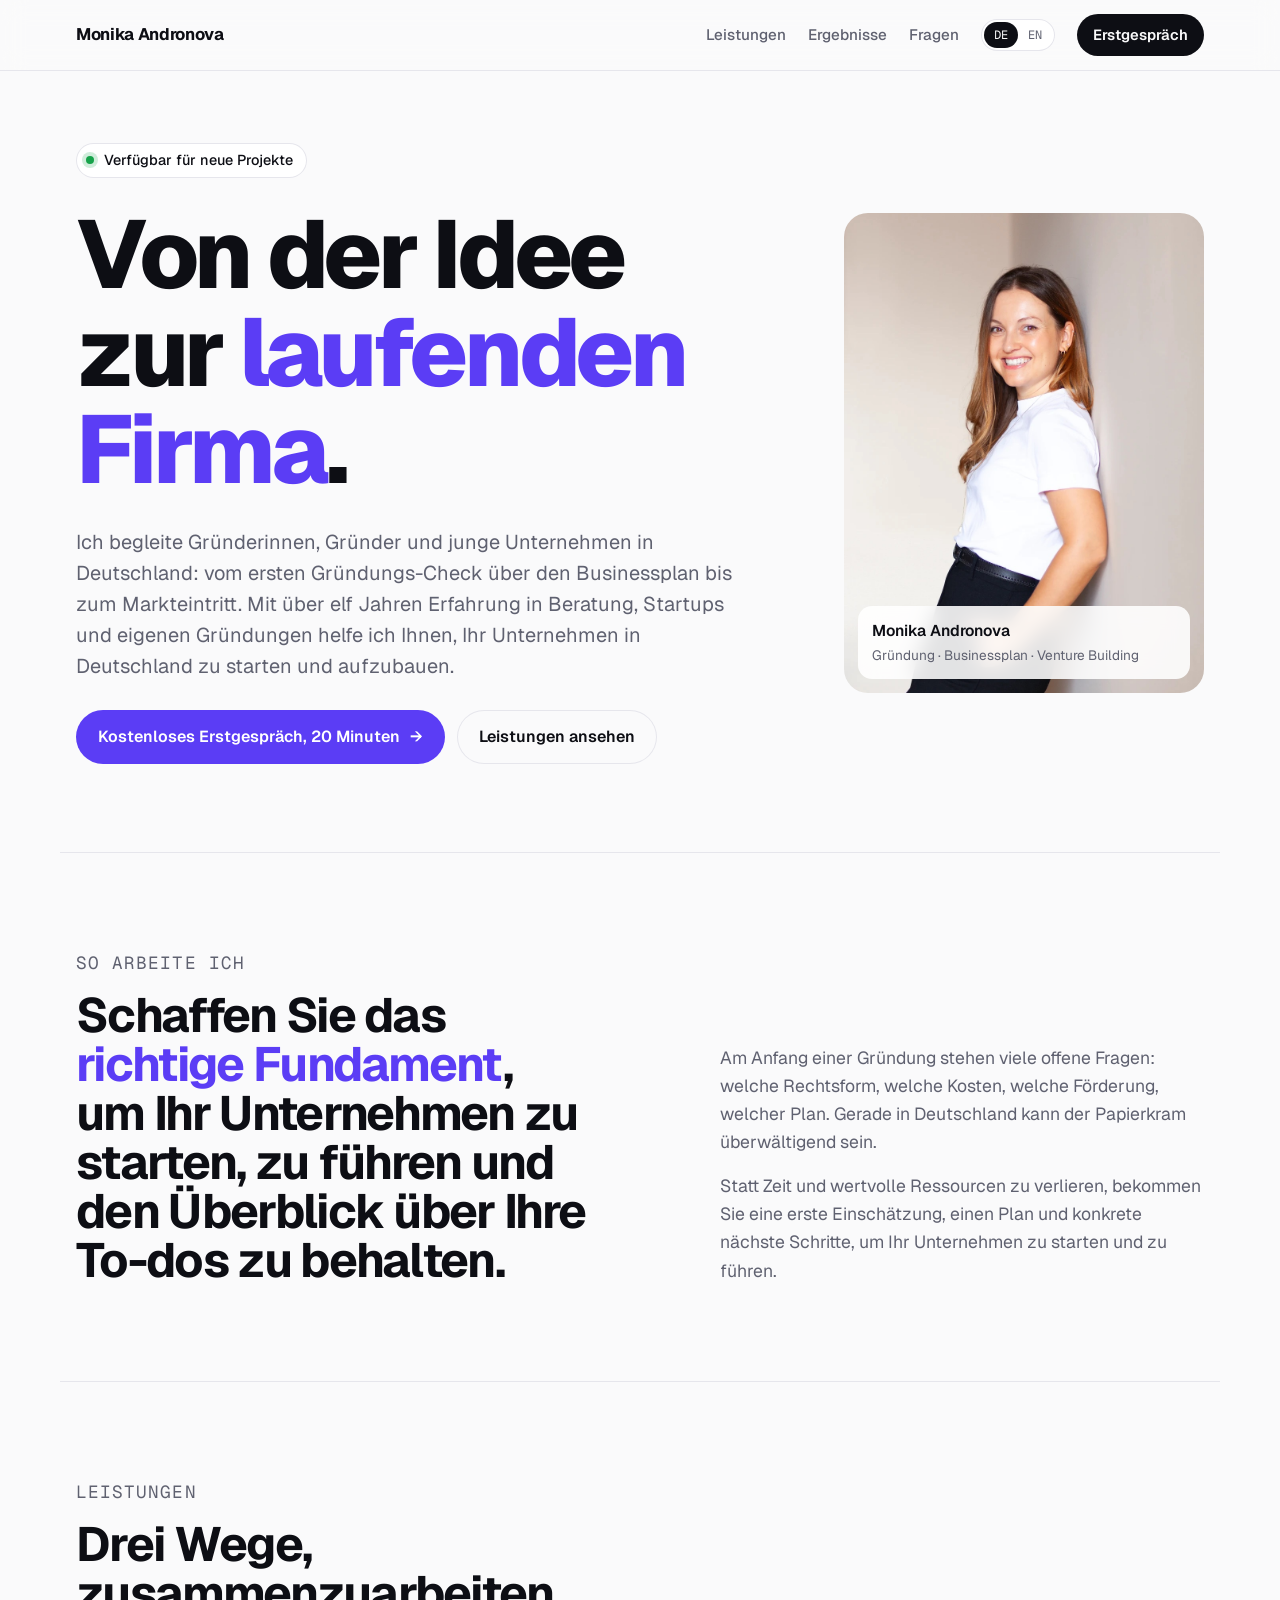
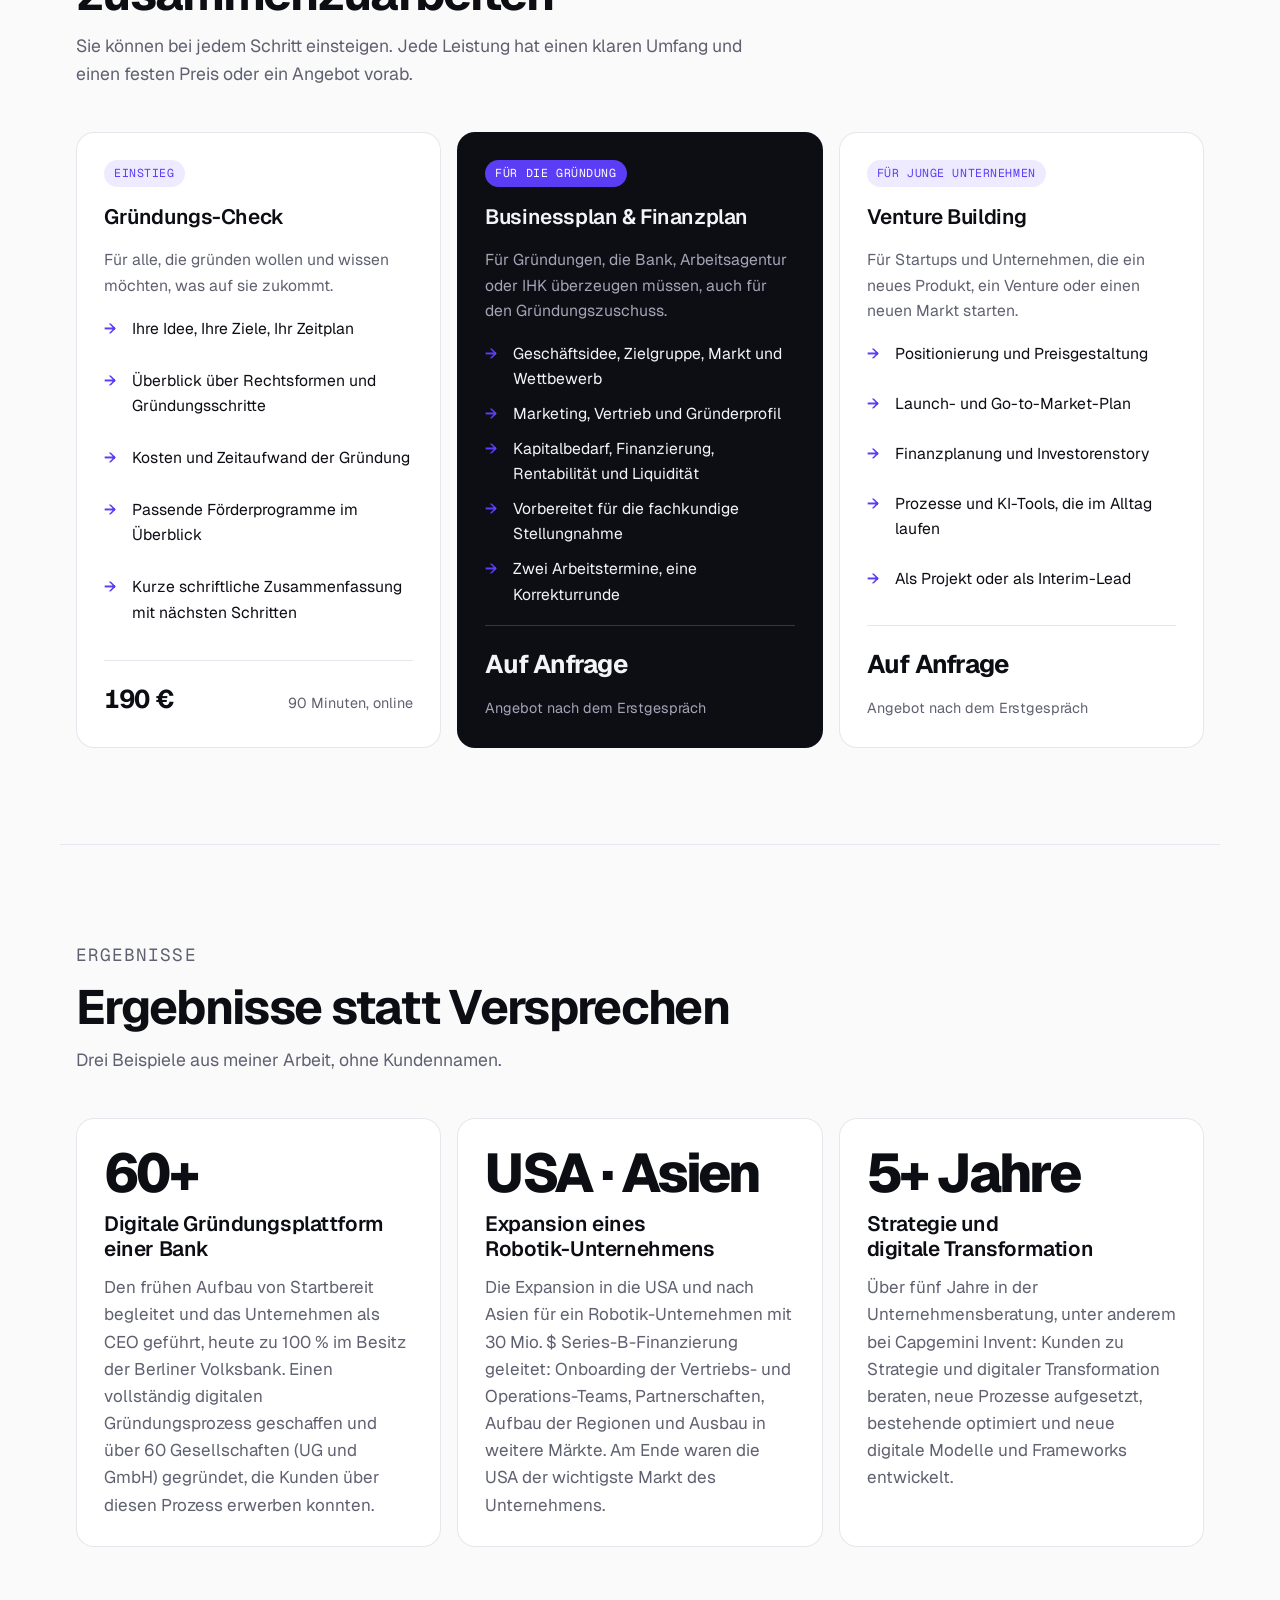
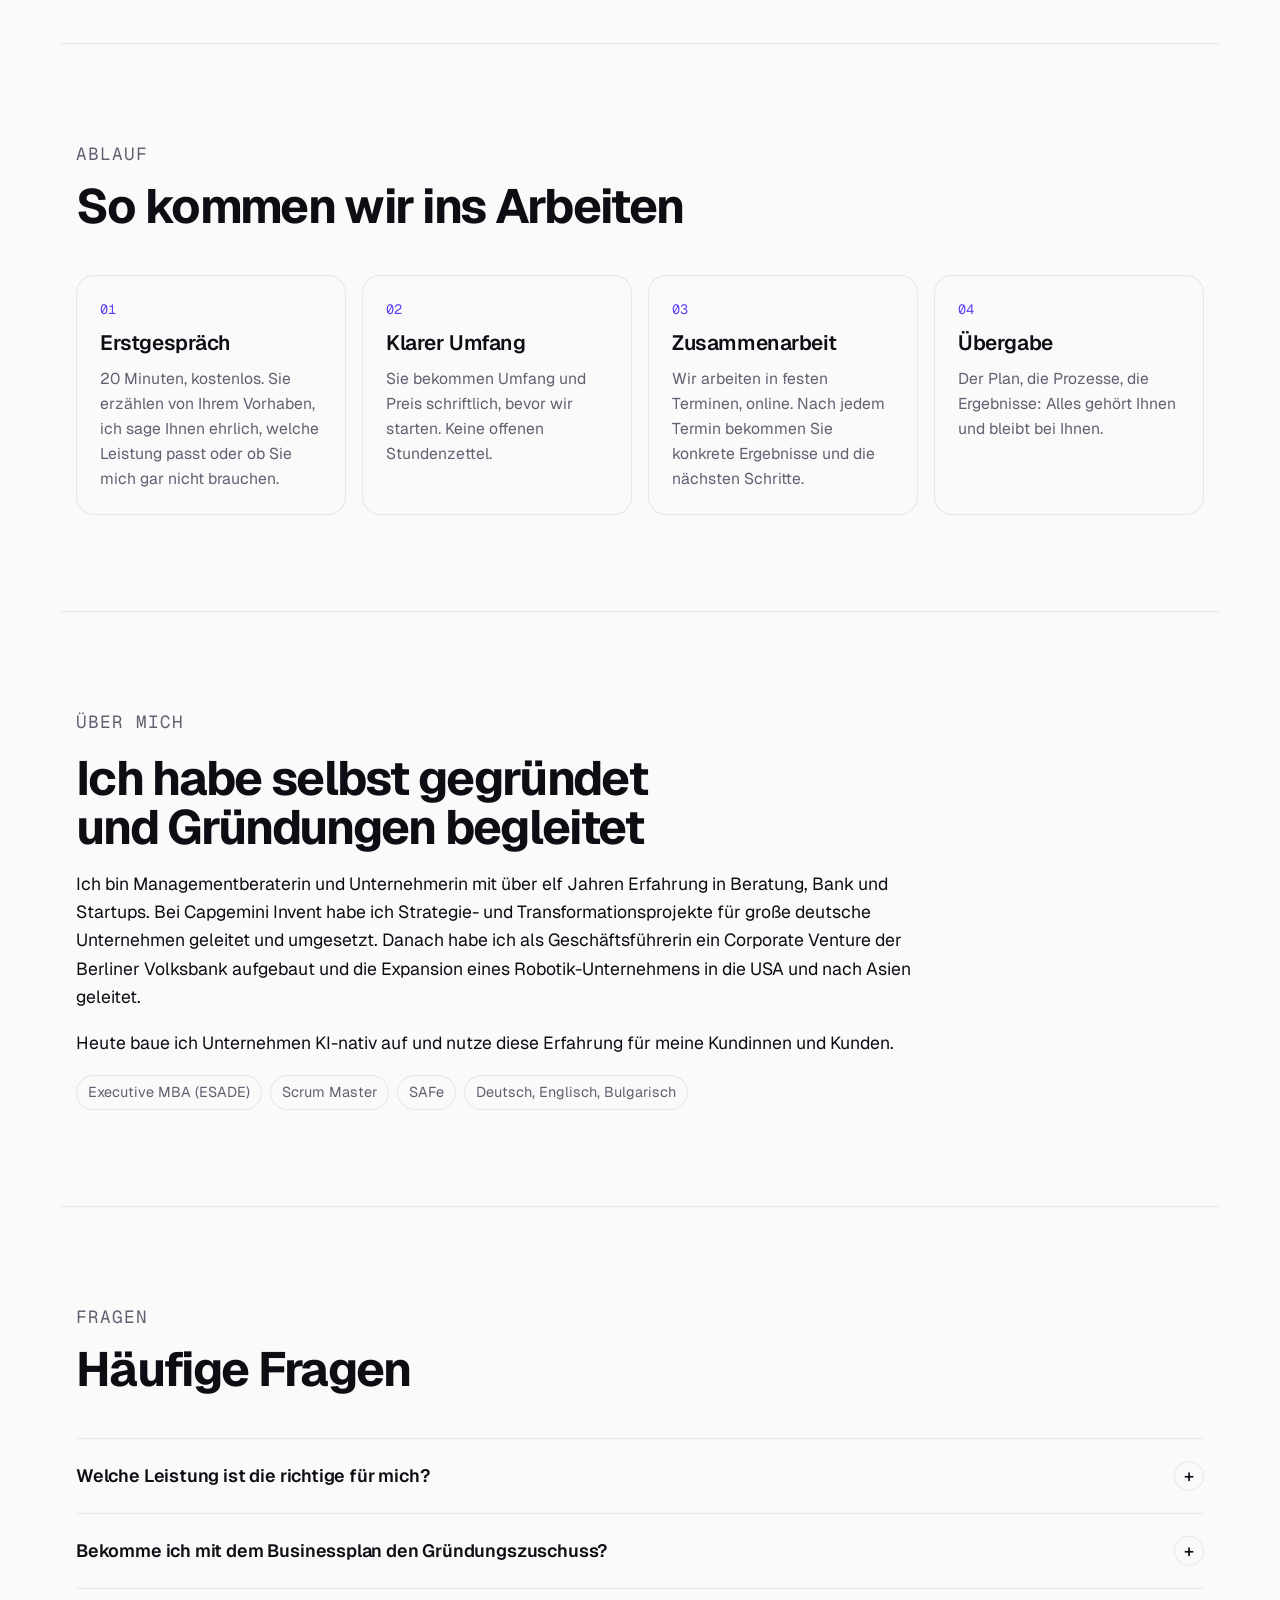
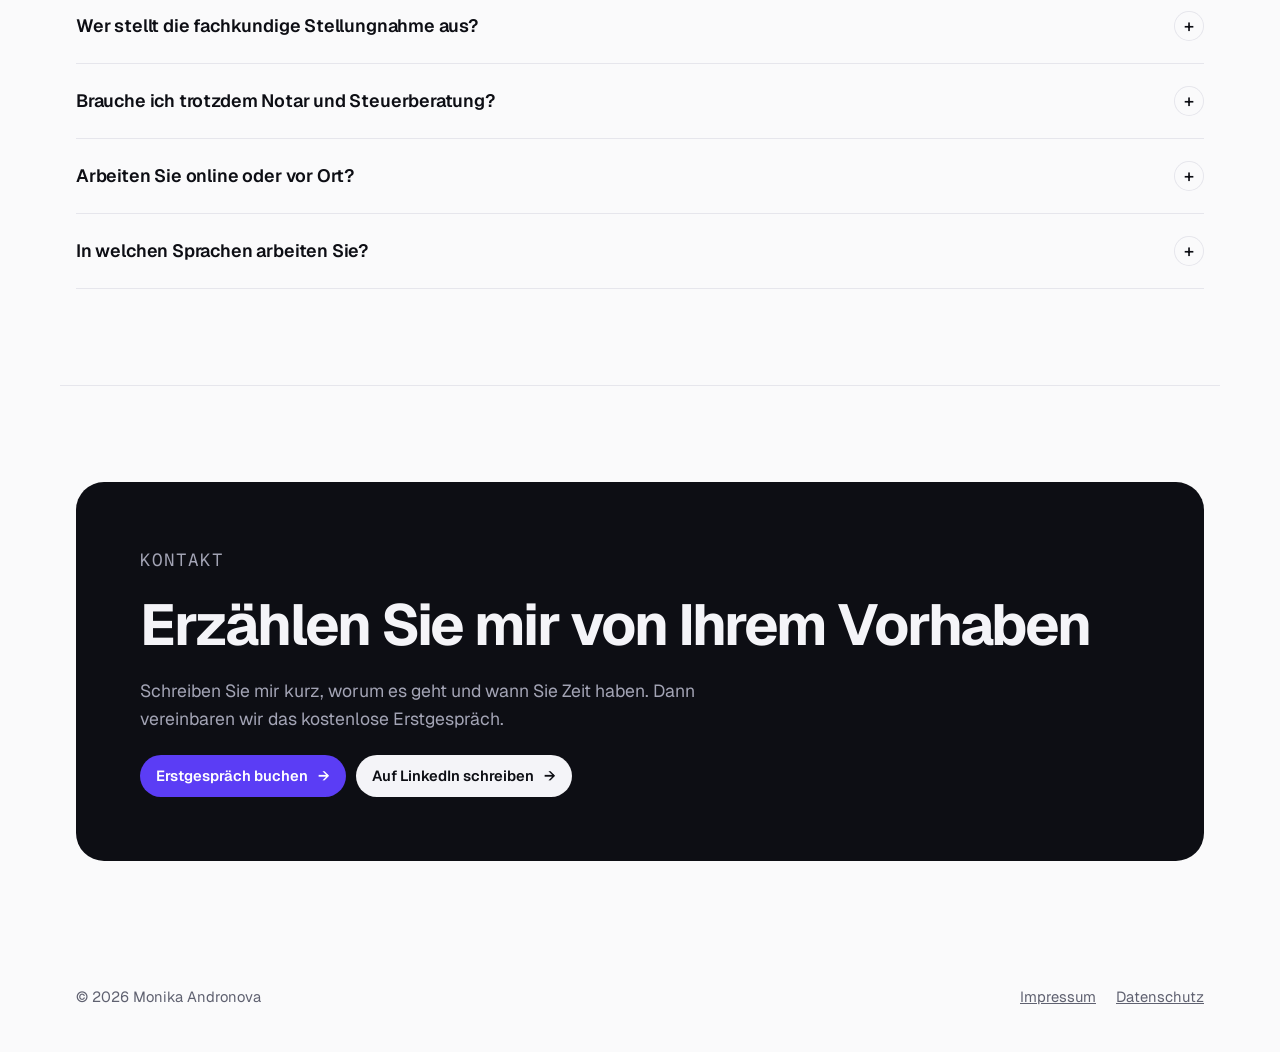
==== index.html @ 2675ce5e "feat(legal): Impressum and Datenschutz on their own pages; booking button in the contact card Shared" ====
<!doctype html><html><head><meta charset=utf8><meta name=viewport content="width=device-width,initial-scale=1,viewport-fit=cover"><style>:root{color-scheme:light;box-sizing:border-box;padding-top:env(safe-area-inset-top,0px);padding-bottom:env(safe-area-inset-bottom,0px)}html{scroll-padding-top:env(safe-area-inset-top,0px)}body{margin:0;padding:0;font:14px -apple-system,BlinkMacSystemFont,sans-serif;background:#fff;color:#000}img{max-width:100%}[hidden]:not([hidden=until-found i]){display:none!important}</style></head><body>
<title>Monika Andronova</title>
<meta name="claude:viewport-fit-sides" content="cover">
<link rel="preconnect" href="https://fonts.googleapis.com">
<link rel="preconnect" href="https://fonts.gstatic.com" crossorigin>
<link rel="stylesheet" href="https://fonts.googleapis.com/css2?family=Geist:wght@400;500;600;700;800&family=Geist+Mono:wght@500&display=swap">
<link rel="stylesheet" href="styles.css">

<header>
  <div class="inner">
    <div class="name">Monika Andronova</div>
    <nav>
      <a class="link" href="#leistungen" data-i18n="nav1">Leistungen</a>
      <a class="link" href="#ergebnisse" data-i18n="nav2">Ergebnisse</a>
      <a class="link" href="#faq" data-i18n="nav3">Fragen</a>
      <div class="lang" role="group" aria-label="Sprache / Language">
        <button type="button" id="lang-de" data-lang="de" aria-pressed="true">DE</button>
        <button type="button" id="lang-en" data-lang="en" aria-pressed="false">EN</button>
      </div>
      <a class="btn small" href="https://calendar.app.google/z6Ki92aGeUk1TYn67" target="_blank" rel="noopener" data-i18n="nav4">Erstgespräch</a>
    </nav>
  </div>
</header>

<section class="hero">
  <div class="inner">
    <div class="hero-text">
      <span class="status"><span class="dot"></span><span data-i18n="h_status">Verfügbar für neue Projekte</span></span>
      <h1 data-i18n="h_title">Von der Idee zur <span class="mark">laufenden Firma</span>.</h1>
      <p class="lead" data-i18n="h_lead">Ich begleite Gründerinnen, Gründer und junge Unternehmen in Deutschland: vom ersten Gründungs-Check über den Businessplan bis zum Markteintritt. Mit über elf Jahren Erfahrung in Beratung, Startups und eigenen Gründungen helfe ich Ihnen, Ihr Unternehmen in Deutschland zu starten und aufzubauen.</p>
      <div class="cta-row">
        <a class="btn accent" href="https://calendar.app.google/z6Ki92aGeUk1TYn67" target="_blank" rel="noopener"><span data-i18n="h_cta1">Kostenloses Erstgespräch, 20 Minuten</span><span class="arrow">→</span></a>
        <a class="btn ghost" href="#leistungen" data-i18n="h_cta2">Leistungen ansehen</a>
      </div>
    </div>
    <figure class="photo" style="margin:0">
      <img src="monika-portrait.jpg" alt="Monika Andronova">
      <figcaption><strong>Monika Andronova</strong><span data-i18n="h_caption">Gründung · Businessplan · Venture Building</span></figcaption>
    </figure>
  </div>
</section>

<section class="principle">
  <div class="inner">
    <div class="head">
      <p class="label" data-i18n="p_label">So arbeite ich</p>
      <h2 data-i18n="p_title">Schaffen Sie das <span class="mark">richtige Fundament</span>, um Ihr Unternehmen zu starten, zu führen und den Überblick über Ihre To-dos zu behalten.</h2>
    </div>
    <div class="copy">
      <p data-i18n="p1">Am Anfang einer Gründung stehen viele offene Fragen: welche Rechtsform, welche Kosten, welche Förderung, welcher Plan. Gerade in Deutschland kann der Papierkram überwältigend sein.</p>
      <p data-i18n="p2">Statt Zeit und wertvolle Ressourcen zu verlieren, bekommen Sie eine erste Einschätzung, einen Plan und konkrete nächste Schritte, um Ihr Unternehmen zu starten und zu führen.</p>
    </div>
  </div>
</section>

<section id="leistungen">
  <div class="inner">
    <div class="head">
      <p class="label" data-i18n="s_label">Leistungen</p>
      <h2 data-i18n="s_title">Drei Wege, zusammenzuarbeiten</h2>
      <p data-i18n="s_lead">Sie können bei jedem Schritt einsteigen. Jede Leistung hat einen klaren Umfang und einen festen Preis oder ein Angebot vorab.</p>
    </div>
    <div class="services">
      <article class="card">
        <span class="tag" data-i18n="c1_tag">Einstieg</span>
        <h3 data-i18n="c1_title">Gründungs-Check</h3>
        <p class="who" data-i18n="c1_who">Für alle, die gründen wollen und wissen möchten, was auf sie zukommt.</p>
        <ul>
          <li data-i18n="c1_1">Ihre Idee, Ihre Ziele, Ihr Zeitplan</li>
          <li data-i18n="c1_2">Überblick über Rechtsformen und Gründungsschritte</li>
          <li data-i18n="c1_3">Kosten und Zeitaufwand der Gründung</li>
          <li data-i18n="c1_4">Passende Förderprogramme im Überblick</li>
          <li data-i18n="c1_5">Kurze schriftliche Zusammenfassung mit nächsten Schritten</li>
        </ul>
        <div class="card-foot"><strong data-i18n="c1_price">190 €</strong><span data-i18n="c1_foot">90 Minuten, online</span></div>
      </article>
      <article class="card ink">
        <span class="tag" data-i18n="c2_tag">Für die Gründung</span>
        <h3 data-i18n="c2_title">Businessplan &amp; Finanzplan</h3>
        <p class="who" data-i18n="c2_who">Für Gründungen, die Bank, Arbeitsagentur oder IHK überzeugen müssen, auch für den Gründungszuschuss.</p>
        <ul>
          <li data-i18n="c2_1">Geschäftsidee, Zielgruppe, Markt und Wettbewerb</li>
          <li data-i18n="c2_2">Marketing, Vertrieb und Gründerprofil</li>
          <li data-i18n="c2_3">Kapitalbedarf, Finanzierung, Rentabilität und Liquidität</li>
          <li data-i18n="c2_4">Vorbereitet für die fachkundige Stellungnahme</li>
          <li data-i18n="c2_5">Zwei Arbeitstermine, eine Korrekturrunde</li>
        </ul>
        <div class="card-foot"><strong data-i18n="c2_price">Auf Anfrage</strong><span data-i18n="c2_foot">Angebot nach dem Erstgespräch</span></div>
      </article>
      <article class="card">
        <span class="tag" data-i18n="c3_tag">Für junge Unternehmen</span>
        <h3>Venture Building</h3>
        <p class="who" data-i18n="c3_who">Für Startups und Unternehmen, die ein neues Produkt, ein Venture oder einen neuen Markt starten.</p>
        <ul>
          <li data-i18n="c3_1">Positionierung und Preisgestaltung</li>
          <li data-i18n="c3_2">Launch- und Go-to-Market-Plan</li>
          <li data-i18n="c3_3">Finanzplanung und Investorenstory</li>
          <li data-i18n="c3_4">Prozesse und KI-Tools, die im Alltag laufen</li>
          <li data-i18n="c3_5">Als Projekt oder als Interim-Lead</li>
        </ul>
        <div class="card-foot"><strong data-i18n="c3_price">Auf Anfrage</strong><span data-i18n="c3_foot">Angebot nach dem Erstgespräch</span></div>
      </article>
    </div>
  </div>
</section>

<section id="ergebnisse">
  <div class="inner">
    <div class="head">
      <p class="label" data-i18n="r_label">Ergebnisse</p>
      <h2 data-i18n="r_title">Ergebnisse statt Versprechen</h2>
      <p data-i18n="r_lead">Drei Beispiele aus meiner Arbeit, ohne Kundennamen.</p>
    </div>
    <div class="cases">
      <div class="case">
        <strong>60+</strong>
        <h3 data-i18n="r1_t">Digitale Gründungsplattform einer Bank</h3>
        <p data-i18n="r1">Den frühen Aufbau von Startbereit begleitet und das Unternehmen als CEO geführt, heute zu 100 % im Besitz der Berliner Volksbank. Einen vollständig digitalen Gründungsprozess geschaffen und über 60 Gesellschaften (UG und GmbH) gegründet, die Kunden über diesen Prozess erwerben konnten.</p>
      </div>
      <div class="case">
        <strong data-i18n="r2_v">USA · Asien</strong>
        <h3 data-i18n="r2_t">Expansion eines Robotik-Unternehmens</h3>
        <p data-i18n="r2">Die Expansion in die USA und nach Asien für ein Robotik-Unternehmen mit 30 Mio. $ Series-B-Finanzierung geleitet: Onboarding der Vertriebs- und Operations-Teams, Partnerschaften, Aufbau der Regionen und Ausbau in weitere Märkte. Am Ende waren die USA der wichtigste Markt des Unternehmens.</p>
      </div>
      <div class="case">
        <strong data-i18n="r3_v">5+ Jahre</strong>
        <h3 data-i18n="r3_t">Strategie und digitale Transformation</h3>
        <p data-i18n="r3">Über fünf Jahre in der Unternehmensberatung, unter anderem bei Capgemini Invent: Kunden zu Strategie und digitaler Transformation beraten, neue Prozesse aufgesetzt, bestehende optimiert und neue digitale Modelle und Frameworks entwickelt.</p>
      </div>
    </div>
  </div>
</section>

<section>
  <div class="inner">
    <div class="head">
      <p class="label" data-i18n="a_label">Ablauf</p>
      <h2 data-i18n="a_title">So kommen wir ins Arbeiten</h2>
    </div>
    <div class="steps">
      <div class="step">
        <h3 data-i18n="a1_t">Erstgespräch</h3>
        <p data-i18n="a1">20 Minuten, kostenlos. Sie erzählen von Ihrem Vorhaben, ich sage Ihnen ehrlich, welche Leistung passt oder ob Sie mich gar nicht brauchen.</p>
      </div>
      <div class="step">
        <h3 data-i18n="a2_t">Klarer Umfang</h3>
        <p data-i18n="a2">Sie bekommen Umfang und Preis schriftlich, bevor wir starten. Keine offenen Stundenzettel.</p>
      </div>
      <div class="step">
        <h3 data-i18n="a3_t">Zusammenarbeit</h3>
        <p data-i18n="a3">Wir arbeiten in festen Terminen, online. Nach jedem Termin bekommen Sie konkrete Ergebnisse und die nächsten Schritte.</p>
      </div>
      <div class="step">
        <h3 data-i18n="a4_t">Übergabe</h3>
        <p data-i18n="a4">Der Plan, die Prozesse, die Ergebnisse: Alles gehört Ihnen und bleibt bei Ihnen.</p>
      </div>
    </div>
  </div>
</section>

<section class="about" id="ueber-mich">
  <div class="inner">
    <div class="about-text">
      <p class="label" data-i18n="m_label">Über mich</p>
      <h2 data-i18n="m_title">Ich habe selbst gegründet und Gründungen begleitet</h2>
      <p data-i18n="m1">Ich bin Managementberaterin und Unternehmerin mit über elf Jahren Erfahrung in Beratung, Bank und Startups. Bei Capgemini Invent habe ich Strategie- und Transformationsprojekte für große deutsche Unternehmen geleitet und umgesetzt. Danach habe ich als Geschäftsführerin ein Corporate Venture der Berliner Volksbank aufgebaut und die Expansion eines Robotik-Unternehmens in die USA und nach Asien geleitet.</p>
      <p data-i18n="m2">Heute baue ich Unternehmen KI-nativ auf und nutze diese Erfahrung für meine Kundinnen und Kunden.</p>
      <div class="creds">
        <span>Executive MBA (ESADE)</span><span>Scrum Master</span><span>SAFe</span><span data-i18n="m_lang">Deutsch, Englisch, Bulgarisch</span>
      </div>
    </div>
  </div>
</section>

<section id="faq">
  <div class="inner">
    <div class="head">
      <p class="label" data-i18n="f_label">Fragen</p>
      <h2 data-i18n="f_title">Häufige Fragen</h2>
    </div>
    <div class="faq">
      <details>
        <summary data-i18n="f1_q">Welche Leistung ist die richtige für mich?</summary>
        <p data-i18n="f1_a">Wenn Sie noch am Anfang stehen, ist der Gründungs-Check der beste Einstieg. Brauchen Sie einen Plan für Bank, Arbeitsagentur oder IHK, ist es der Businessplan. Hat Ihr Unternehmen schon begonnen und Sie wollen ein Produkt oder einen Markt starten, sprechen wir über Venture Building. Im kostenlosen Erstgespräch finden wir es gemeinsam heraus.</p>
      </details>
      <details>
        <summary data-i18n="f2_q">Bekomme ich mit dem Businessplan den Gründungszuschuss?</summary>
        <p data-i18n="f2_a">Darüber entscheidet die Arbeitsagentur, deshalb kann niemand eine Zusage geben. Ein vollständiger, gut begründeter Plan ist aber die Grundlage für den Antrag und für die fachkundige Stellungnahme.</p>
      </details>
      <details>
        <summary data-i18n="f3_q">Wer stellt die fachkundige Stellungnahme aus?</summary>
        <p data-i18n="f3_a">Eine fachkundige Stelle, zum Beispiel die IHK oder die Handwerkskammer. Ich bereite Sie und Ihren Plan darauf vor.</p>
      </details>
      <details>
        <summary data-i18n="f4_q">Brauche ich trotzdem Notar und Steuerberatung?</summary>
        <p data-i18n="f4_a">Ja, für die rechtlichen und steuerlichen Fragen. Eine GmbH oder UG wird beim Notar gegründet, und Steuerfragen gehören zur Steuerberatung. Ich erkläre Ihnen die Schritte und bereite alles vor, berate aber nicht rechtlich oder steuerlich.</p>
      </details>
      <details>
        <summary data-i18n="f5_q">Arbeiten Sie online oder vor Ort?</summary>
        <p data-i18n="f5_a">Die Termine finden online statt. Treffen vor Ort sind nach Absprache möglich.</p>
      </details>
      <details>
        <summary data-i18n="f6_q">In welchen Sprachen arbeiten Sie?</summary>
        <p data-i18n="f6_a">Auf Deutsch, Englisch und Bulgarisch. Den Businessplan erstelle ich auf Deutsch oder Englisch.</p>
      </details>
    </div>
  </div>
</section>

<section id="kontakt">
  <div class="inner">
    <div class="cta-card">
      <p class="label" data-i18n="k_label">Kontakt</p>
      <h2 data-i18n="k_title">Erzählen Sie mir von Ihrem Vorhaben</h2>
      <p data-i18n="k_lead">Schreiben Sie mir kurz, worum es geht und wann Sie Zeit haben. Dann vereinbaren wir das kostenlose Erstgespräch.</p>
      <div class="contact-box">
        <a class="btn accent small" href="https://calendar.app.google/z6Ki92aGeUk1TYn67" target="_blank" rel="noopener"><span data-i18n="k_book">Erstgespräch buchen</span><span class="arrow">→</span></a>
        <a class="btn small" href="https://www.linkedin.com/in/monika-andronova-ba39337a/" target="_blank" rel="noopener"><span data-i18n="k_li">Auf LinkedIn schreiben</span><span class="arrow">→</span></a>
      </div>
    </div>
  </div>
</section>

<footer>
  <div class="inner">
    <span>© 2026 Monika Andronova</span>
    <nav><a href="impressum.html" data-i18n="ft1">Impressum</a><a href="datenschutz.html" data-i18n="ft2">Datenschutz</a></nav>
  </div>
</footer>

<script>
var EN = {
  nav1: 'Services', nav2: 'Results', nav3: 'FAQ', nav4: 'Free intro call',
  h_status: 'Available for new projects',
  h_title: 'From idea to a <span class="mark">running company</span>.',
  h_lead: 'I support founders and young companies in Germany: from a first founding check and the business plan to market entry. With 11+ years in consulting, startups and building my own ventures, I’m here to help you start and build your venture in Germany.',
  h_cta1: 'Free intro call, 20 minutes', h_cta2: 'See services',
  h_caption: 'Founding · Business plan · Venture building',
  r1_v: '€800,000', c1_price: '€190', c2_price: 'On request',
  p_label: 'How I work', p_title: 'Create the <span class="mark">right foundation</span> to start and run your business, and stay on top of your to-dos.',
  p1: 'Starting a company raises many open questions: which legal form, which costs, which funding, which plan. Especially in Germany, the paperwork can be overwhelming.',
  p2: 'Instead of losing time and valuable resources, get a first assessment, a plan and actionable next steps to start and run your company.',
  s_label: 'Services', s_title: 'Three ways to work together',
  s_lead: 'You can start at any step. Every service has a clear scope and a fixed price, or a quote up front.',
  c1_tag: 'Starting point', c1_title: 'Founding check',
  c1_who: 'For anyone who wants to start a company and know what lies ahead.',
  c1_1: 'Your idea, your goals, your timeline', c1_2: 'Overview of legal forms and founding steps',
  c1_3: 'Costs and time needed to found', c1_4: 'Overview of suitable funding programmes',
  c1_5: 'Short written summary with next steps', c1_foot: '90 minutes, online',
  c2_tag: 'For founding', c2_title: 'Business plan &amp; financial plan',
  c2_who: 'For founders who need to convince a bank, the employment agency or the IHK, including for the start-up grant (Gründungszuschuss).',
  c2_1: 'Business idea, target customers, market and competition', c2_2: 'Marketing, sales and founder profile',
  c2_3: 'Capital needs, financing, profitability and liquidity', c2_4: 'Prepared for the expert viability statement (fachkundige Stellungnahme)',
  c2_5: 'Two working sessions, one round of corrections', c2_foot: 'Quote after the intro call',
  c3_tag: 'For young companies',
  c3_who: 'For startups and companies launching a new product, venture or market.',
  c3_1: 'Positioning and pricing', c3_2: 'Launch and go-to-market plan', c3_3: 'Financial planning and investor story',
  c3_4: 'Processes and AI tools that run day to day', c3_5: 'As a project or as interim lead',
  c3_price: 'On request', c3_foot: 'Quote after the intro call',
  r_label: 'Results', r_title: 'Results, not promises', r_lead: 'Three examples from my work, without client names.',
  r1_t: 'A bank’s digital formation platform',
  r1: 'Supported the early build of Startbereit and served as its CEO; the company is now 100% owned by Berliner Volksbank. Created a fully digital incorporation process and set up more than 60 companies (UG and GmbH) for clients to acquire through it.',
  r2_v: 'US · Asia', r2_t: 'Expansion of a robotics company',
  r2: 'Led the US and Asia expansion of a robotics company with a $30M Series B: onboarding the sales and operations teams, partnerships, regional set-up and expansion into further markets. By the end, the US had become the company’s most important market.',
  r3_v: '5+ years', r3_t: 'Strategy and digital transformation',
  r3: 'More than five years in management consulting, including at Capgemini Invent: advised clients on strategy and digital transformation, set up new processes, optimised existing ones, and developed new digital models and frameworks.',
  a_label: 'Process', a_title: 'How we get started',
  a1_t: 'Intro call', a1: '20 minutes, free. You tell me about your plans, and I tell you honestly which service fits, or whether you need me at all.',
  a2_t: 'Clear scope', a2: 'You get the scope and price in writing before we start. No open-ended timesheets.',
  a3_t: 'Working together', a3: 'We work in fixed sessions, online. After each session, you get deliverables and clear next steps.',
  a4_t: 'Handover', a4: 'The plan, the processes, the results: they’re all yours to keep.',
  m_label: 'About me', m_title: 'I’ve founded companies and supported founders',
  m1: 'I am a management consultant and entrepreneur with more than eleven years in consulting, banking and startups. At Capgemini Invent I led and delivered strategy and transformation projects for large German companies. After that, as managing director, I built a corporate venture of Berliner Volksbank and led the US and Asia expansion of a robotics company.',
  m2: 'Today I build companies AI-native and bring that experience to my clients.',
  m_lang: 'German, English, Bulgarian',
  f_label: 'FAQ', f_title: 'Frequently asked questions',
  f1_q: 'Which service is right for me?',
  f1_a: 'If you are just starting, the founding check is the best first step. If you need a plan for a bank, the employment agency or the IHK, it is the business plan. If your company is already running and you want to launch a product or market, we talk about venture building. We work it out together in the free intro call.',
  f2_q: 'Will the business plan get me the start-up grant (Gründungszuschuss)?',
  f2_a: 'The employment agency (Arbeitsagentur) decides, so nobody can guarantee it. A complete, well-reasoned plan is the basis for the application and for the expert viability statement.',
  f3_q: 'Who issues the expert viability statement?',
  f3_a: 'A qualified body, for example the IHK (chamber of commerce) or the chamber of crafts. I prepare you and your plan for it.',
  f4_q: 'Do I still need a notary and a tax adviser?',
  f4_a: 'Yes, for legal and tax questions. A GmbH or UG is founded at a notary, and tax questions belong with a tax adviser. I explain the steps and prepare everything, but I do not give legal or tax advice.',
  f5_q: 'Do you work online or in person?', f5_a: 'Sessions take place online. Meeting in person is possible by arrangement.',
  f6_q: 'Which languages do you work in?', f6_a: 'German, English and Bulgarian. I write the business plan in German or English.',
  k_label: 'Contact', k_title: 'Tell me about your plans',
  k_lead: 'Send me a short note on what it is about and when you have time. Then we schedule the free intro call.',
  k_book: 'Book a discovery call', k_li: 'Message me on LinkedIn',
  ft1: 'Legal notice', ft2: 'Privacy'
};
var nodes = document.querySelectorAll('[data-i18n]');
var DE = {};
nodes.forEach(function (el) { DE[el.getAttribute('data-i18n')] = el.innerHTML; });
var current = 'de';

function setLang(lang) {
  current = lang;
  var dict = lang === 'en' ? EN : DE;
  nodes.forEach(function (el) {
    var key = el.getAttribute('data-i18n');
    if (dict[key] !== undefined) el.innerHTML = dict[key];
  });
  document.documentElement.lang = lang;
  document.getElementById('lang-de').setAttribute('aria-pressed', String(lang === 'de'));
  document.getElementById('lang-en').setAttribute('aria-pressed', String(lang === 'en'));
  try { localStorage.setItem('ma-lang', lang); } catch (e) {}
}

document.querySelectorAll('.lang button').forEach(function (btn) {
  btn.addEventListener('click', function () { setLang(btn.getAttribute('data-lang')); });
});

try {
  if (localStorage.getItem('ma-lang') === 'en') setLang('en');
} catch (e) {}

</script>

</body></html>
---- styles.css ----
/* Layout: sticky glass header, oversized tight headline, bento service grid with one ink card, numbered process, FAQ, contained call-to-action card */
:root {
  --bg: #FAFAFB;
  --surface: #FFFFFF;
  --fg: #0D0E14;
  --muted: #5F6170;
  --line: #E6E6EC;
  --accent: #5B3DF5;
  --accent-soft: #EEEAFF;
  --on-accent: #FFFFFF;
  --ink: #0D0E14;
  --on-ink: #F4F4F8;
  --on-ink-muted: #A3A4B5;
  --ok: #16A34A;
  --sans: "Geist", "Inter", system-ui, sans-serif;
  --mono: "Geist Mono", ui-monospace, "SF Mono", Menlo, monospace;
  --step-0: 1.0625rem;
  --step-1: 1.25rem;
  --step-2: clamp(1.9rem, 4vw, 3rem);
  --step-3: clamp(2.8rem, 8vw, 6rem);
  --radius: 18px;
}
@media (prefers-color-scheme: dark) {
  :root:not([data-theme="light"]) {
    --bg: #0B0C11; --surface: #13141C; --fg: #F2F2F6; --muted: #9C9DAE; --line: #24253A;
    --accent: #9D8BFF; --accent-soft: #221D45; --on-accent: #0B0C11;
    --ink: #1B1C29; --on-ink: #F2F2F6; --on-ink-muted: #A3A4B5; --ok: #4ADE80;
    color-scheme: dark;
  }
}
:root[data-theme="dark"] {
  --bg: #0B0C11; --surface: #13141C; --fg: #F2F2F6; --muted: #9C9DAE; --line: #24253A;
  --accent: #9D8BFF; --accent-soft: #221D45; --on-accent: #0B0C11;
  --ink: #1B1C29; --on-ink: #F2F2F6; --on-ink-muted: #A3A4B5; --ok: #4ADE80;
  color-scheme: dark;
}
* { box-sizing: border-box; }
body { background: var(--bg); color: var(--fg); font-family: var(--sans); font-size: var(--step-0); line-height: 1.6; -webkit-font-smoothing: antialiased; }
.inner { max-width: 1160px; margin: 0 auto; padding-left: max(16px, env(safe-area-inset-left, 0px)); padding-right: max(16px, env(safe-area-inset-right, 0px)); }
h1, h2, h3 { margin: 0; line-height: 1.02; text-wrap: balance; font-weight: 700; }
h1 { font-size: var(--step-3); letter-spacing: -0.045em; font-weight: 800; }
h2 { font-size: var(--step-2); letter-spacing: -0.035em; }
h3 { font-size: 1.3rem; letter-spacing: -0.02em; line-height: 1.2; font-weight: 600; }
p { margin: 0; }
a { color: var(--accent); }
a:focus-visible, button:focus-visible, summary:focus-visible { outline: 2px solid var(--accent); outline-offset: 3px; border-radius: 8px; }
.label { font-family: var(--mono); font-size: 0.78rem; letter-spacing: 0.06em; text-transform: uppercase; color: var(--muted); }
.mark { color: var(--accent); }
.muted { color: var(--muted); }

.btn { display: inline-flex; align-items: center; gap: 10px; text-decoration: none; background: var(--fg); color: var(--bg);
  padding: 14px 22px; border-radius: 999px; border: 0; font: inherit; font-weight: 600; font-size: 1rem; cursor: pointer;
  transition: transform .2s ease, background-color .2s ease; }
.btn:hover { transform: translateY(-1px); }
.btn .arrow { transition: transform .2s ease; }
.btn:hover .arrow { transform: translateX(3px); }
.btn.accent { background: var(--accent); color: var(--on-accent); }
.btn.ghost { background: transparent; color: var(--fg); box-shadow: inset 0 0 0 1px var(--line); }
.btn.small { padding: 9px 16px; font-size: 0.92rem; }

body::before { content: ""; position: fixed; inset: 0 0 auto; height: env(safe-area-inset-top, 0px); z-index: 10; background: var(--bg); }
header { position: sticky; top: env(safe-area-inset-top, 0px); z-index: 5; background: color-mix(in srgb, var(--bg) 82%, transparent); backdrop-filter: blur(12px); -webkit-backdrop-filter: blur(12px); border-bottom: 1px solid var(--line); }
header .inner { display: flex; justify-content: space-between; align-items: center; gap: 16px; padding-block: 14px; }
.name { font-weight: 700; letter-spacing: -0.02em; font-size: 1.05rem; }
header nav { display: flex; gap: 22px; align-items: center; }
header nav a.link { color: var(--muted); text-decoration: none; font-weight: 500; font-size: 0.95rem; }
header nav a.link:hover { color: var(--fg); }
.lang { display: inline-flex; background: var(--surface); box-shadow: inset 0 0 0 1px var(--line); border-radius: 999px; padding: 3px; }
.lang button { font-family: var(--mono); font-size: 0.75rem; border: 0; background: transparent; color: var(--muted); padding: 5px 10px; border-radius: 999px; cursor: pointer; }
.lang button[aria-pressed="true"] { background: var(--fg); color: var(--bg); }

.hero .inner { display: grid; grid-template-columns: 1.7fr 1fr; gap: 56px; align-items: center; padding-block: 72px 88px; }
.hero-text { display: grid; gap: 28px; min-width: 0; }
.status { display: inline-flex; align-items: center; gap: 10px; justify-self: start; background: var(--surface); box-shadow: inset 0 0 0 1px var(--line); border-radius: 999px; padding: 6px 14px 6px 10px; font-size: 0.9rem; font-weight: 500; }
.dot { width: 8px; height: 8px; border-radius: 50%; background: var(--ok); box-shadow: 0 0 0 4px color-mix(in srgb, var(--ok) 20%, transparent); }
.lead { font-size: var(--step-1); color: var(--muted); max-width: 52ch; line-height: 1.55; }
.cta-row { display: flex; flex-wrap: wrap; gap: 12px; }
.photo { position: relative; justify-self: end; width: 100%; max-width: 360px; }
.photo img { width: 100%; aspect-ratio: 3 / 4; object-fit: cover; object-position: 50% 15%; border-radius: 24px; display: block; }
.photo figcaption { position: absolute; left: 14px; right: 14px; bottom: 14px; background: color-mix(in srgb, var(--surface) 88%, transparent); backdrop-filter: blur(10px); -webkit-backdrop-filter: blur(10px); border-radius: 14px; padding: 12px 14px; display: grid; gap: 2px; }
.photo figcaption strong { font-weight: 600; font-size: 0.98rem; }
.photo figcaption span { color: var(--muted); font-size: 0.85rem; }

section .inner { padding-block: 96px; }
section + section .inner { border-top: 1px solid var(--line); }
.head { display: grid; gap: 14px; margin-bottom: 44px; max-width: 64ch; }
.head p { color: var(--muted); font-size: 1.1rem; }

.principle .inner { display: grid; grid-template-columns: 1.2fr 1fr; gap: 64px; align-items: end; }
.principle .inner > * { min-width: 0; }
.principle .head { margin-bottom: 0; }
.principle .copy { display: grid; gap: 16px; color: var(--muted); font-size: 1.1rem; }

.services { display: grid; grid-template-columns: repeat(3, 1fr); gap: 16px; }
.card { background: var(--surface); box-shadow: inset 0 0 0 1px var(--line); border-radius: var(--radius); padding: 28px; display: grid; gap: 18px; grid-template-rows: auto auto auto 1fr auto; min-width: 0; transition: transform .25s ease, box-shadow .25s ease; }
.card:hover { transform: translateY(-3px); box-shadow: inset 0 0 0 1px var(--line), 0 18px 40px -24px color-mix(in srgb, var(--fg) 35%, transparent); }
.card.ink { background: var(--ink); color: var(--on-ink); box-shadow: none; }
.card.ink .who, .card.ink .card-foot span { color: var(--on-ink-muted); }
.card.ink .card-foot { border-color: color-mix(in srgb, var(--on-ink) 18%, transparent); }
.card .who { color: var(--muted); font-size: 0.98rem; }
.card ul { list-style: none; margin: 0; padding: 0; display: grid; gap: 10px; }
.card li { display: grid; grid-template-columns: 18px 1fr; gap: 10px; font-size: 0.98rem; }
.card li::before { content: "→"; color: var(--accent); font-weight: 600; }
.tag { justify-self: start; font-family: var(--mono); font-size: 0.72rem; letter-spacing: 0.05em; text-transform: uppercase; background: var(--accent-soft); color: var(--accent); padding: 4px 10px; border-radius: 999px; }
.card.ink .tag { background: var(--accent); color: var(--on-accent); }
.card-foot { border-top: 1px solid var(--line); padding-top: 18px; display: flex; justify-content: space-between; align-items: baseline; gap: 12px; flex-wrap: wrap; }
.card-foot strong { font-size: 1.6rem; font-weight: 700; letter-spacing: -0.03em; font-variant-numeric: tabular-nums; }
.card-foot span { color: var(--muted); font-size: 0.9rem; }

.cases { display: grid; grid-template-columns: repeat(3, 1fr); gap: 16px; }
.case { border-radius: var(--radius); padding: 28px; display: grid; gap: 12px; align-content: start; min-width: 0; background: var(--surface); box-shadow: inset 0 0 0 1px var(--line); }
.case strong { font-size: clamp(2.4rem, 5vw, 3.4rem); font-weight: 800; letter-spacing: -0.05em; line-height: 1; font-variant-numeric: tabular-nums; }
.case p { color: var(--muted); }

.steps { display: grid; grid-template-columns: repeat(4, 1fr); gap: 16px; counter-reset: step; }
.step { display: grid; gap: 10px; align-content: start; min-width: 0; padding: 24px; border-radius: var(--radius); box-shadow: inset 0 0 0 1px var(--line); }
.step::before { counter-increment: step; content: "0" counter(step); font-family: var(--mono); font-size: 0.85rem; color: var(--accent); }
.step p { color: var(--muted); font-size: 0.98rem; }

.about .inner { display: grid; grid-template-columns: minmax(0, 76ch); }
.about-text { display: grid; gap: 18px; }
.about-text p { font-size: 1.1rem; }
.legal .about-text p:not(.label) { font-size: 1rem; color: var(--muted); }
.legal h3 { font-size: 1.1rem; margin-top: 10px; }
.creds { display: flex; flex-wrap: wrap; gap: 8px; }
.creds span { font-size: 0.9rem; padding: 6px 12px; border-radius: 999px; box-shadow: inset 0 0 0 1px var(--line); color: var(--muted); }

.faq { display: grid; border-top: 1px solid var(--line); }
details { border-bottom: 1px solid var(--line); }
summary { cursor: pointer; list-style: none; padding: 22px 0; display: flex; justify-content: space-between; align-items: center; gap: 16px; font-weight: 600; font-size: 1.12rem; letter-spacing: -0.01em; }
summary::-webkit-details-marker { display: none; }
summary::after { content: "+"; flex: none; width: 30px; height: 30px; border-radius: 50%; display: grid; place-items: center; box-shadow: inset 0 0 0 1px var(--line); color: var(--fg); font-weight: 500; transition: transform .2s ease; }
details[open] summary::after { transform: rotate(45deg); }
details p { padding-bottom: 22px; color: var(--muted); max-width: 70ch; }

.cta-card { background: var(--ink); color: var(--on-ink); border-radius: 28px; padding: clamp(28px, 6vw, 64px); display: grid; gap: 22px; justify-items: start; }
.cta-card .label, .cta-card p { color: var(--on-ink-muted); }
.cta-card p { max-width: 52ch; font-size: 1.1rem; }
.cta-card h2 { font-size: clamp(2.2rem, 5vw, 3.6rem); }
.contact-box { display: flex; flex-wrap: wrap; gap: 10px; align-items: center; }
.cta-card .btn { background: var(--on-ink); color: var(--ink); }
.cta-card .btn.accent { background: var(--accent); color: var(--on-accent); }
.cta-card .btn.ghost { background: transparent; color: var(--on-ink); box-shadow: inset 0 0 0 1px color-mix(in srgb, var(--on-ink) 30%, transparent); }

footer .inner { padding-block: 28px 44px; display: flex; flex-wrap: wrap; gap: 20px; justify-content: space-between; color: var(--muted); font-size: 0.92rem; }
footer nav { display: flex; gap: 20px; }
footer a { color: var(--muted); }

@media (prefers-reduced-motion: no-preference) {
  html { scroll-behavior: smooth; }
  .hero-text > *, .photo { animation: rise .6s cubic-bezier(.2,.7,.2,1) both; }
  .hero-text > :nth-child(2) { animation-delay: .06s; }
  .hero-text > :nth-child(3) { animation-delay: .12s; }
  .hero-text > :nth-child(4) { animation-delay: .18s; }
  .photo { animation-delay: .1s; }
  @keyframes rise { from { transform: translateY(10px); } to { transform: none; } }
}
@media (max-width: 1000px) { .steps { grid-template-columns: repeat(2, 1fr); } }
@media (max-width: 860px) {
  .hero .inner, .principle .inner { grid-template-columns: 1fr; gap: 32px; }
  .hero .inner { padding-block: 40px 56px; }
  .photo { justify-self: start; max-width: 260px; order: -1; }
  .services, .cases, .steps { grid-template-columns: 1fr; }
  header nav a.link { display: none; }
  section .inner { padding-block: 64px; }
}
a.name { color: var(--fg); text-decoration: none; }
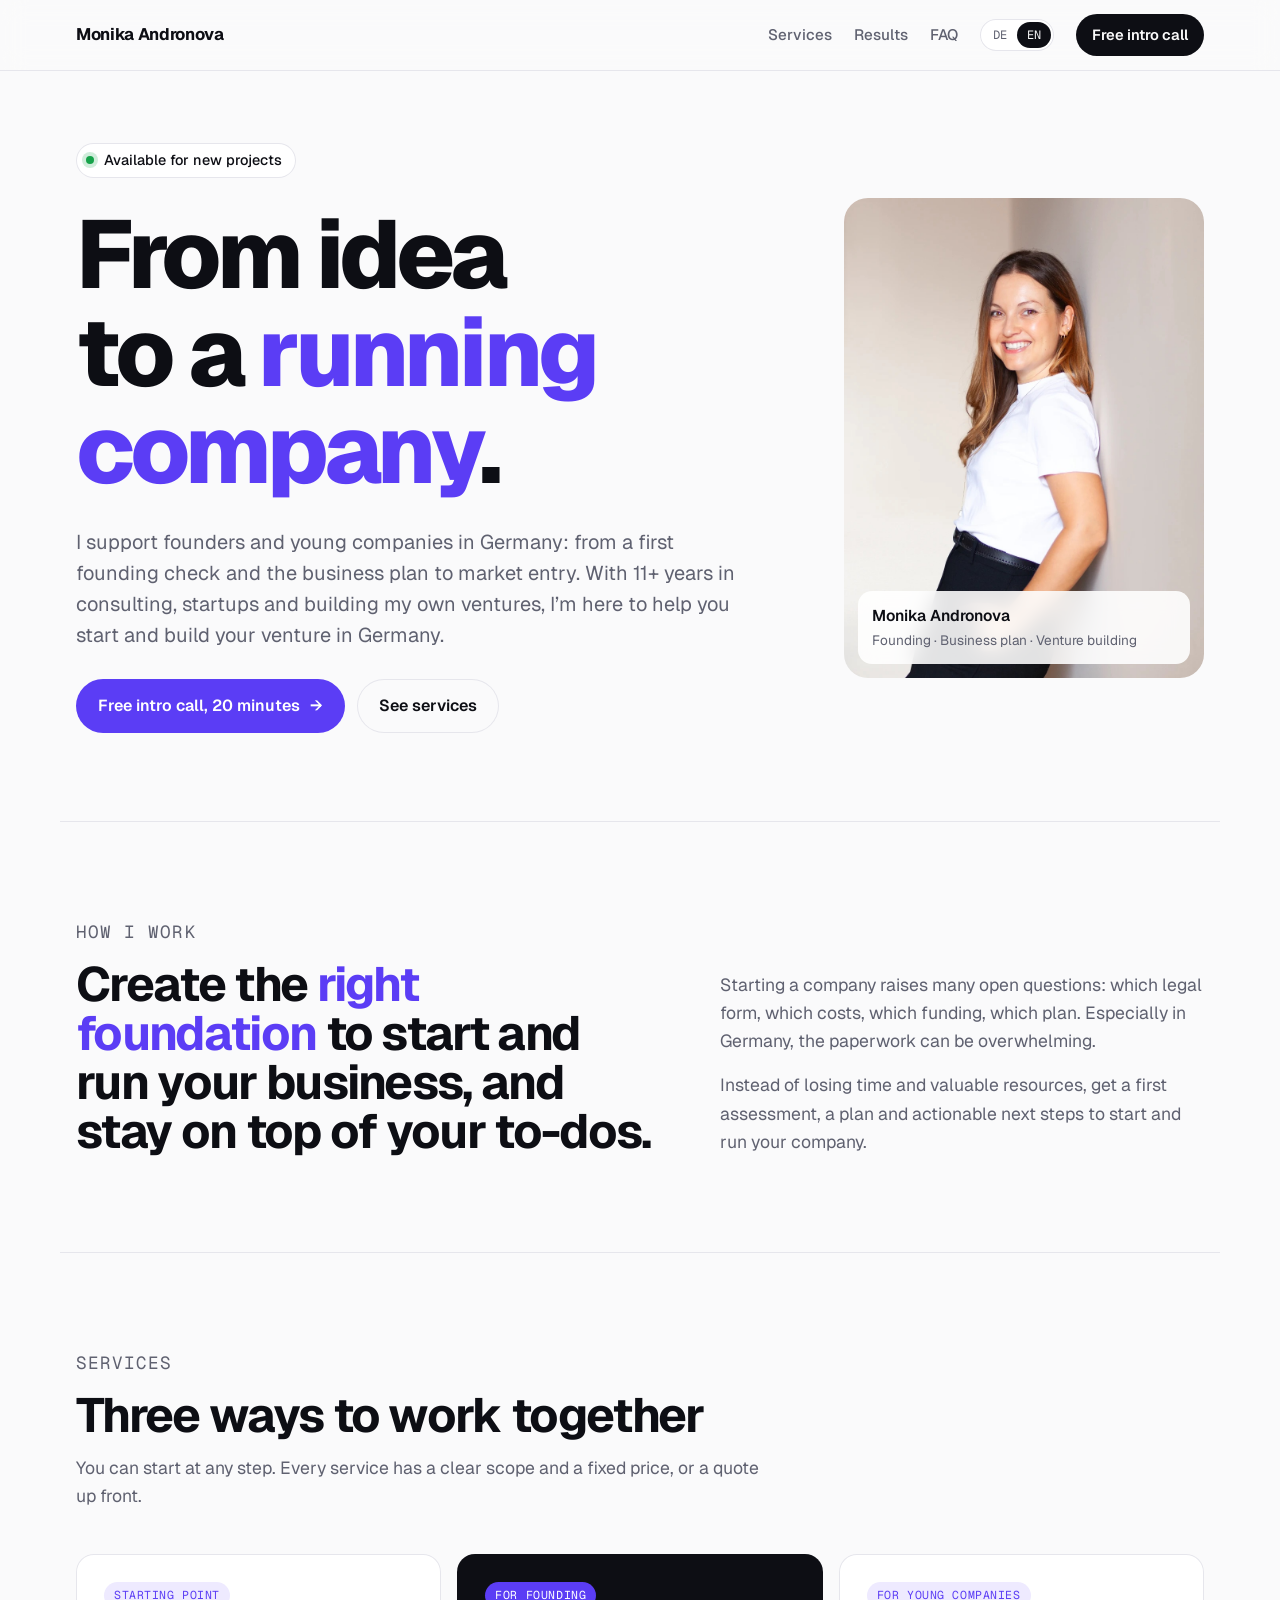
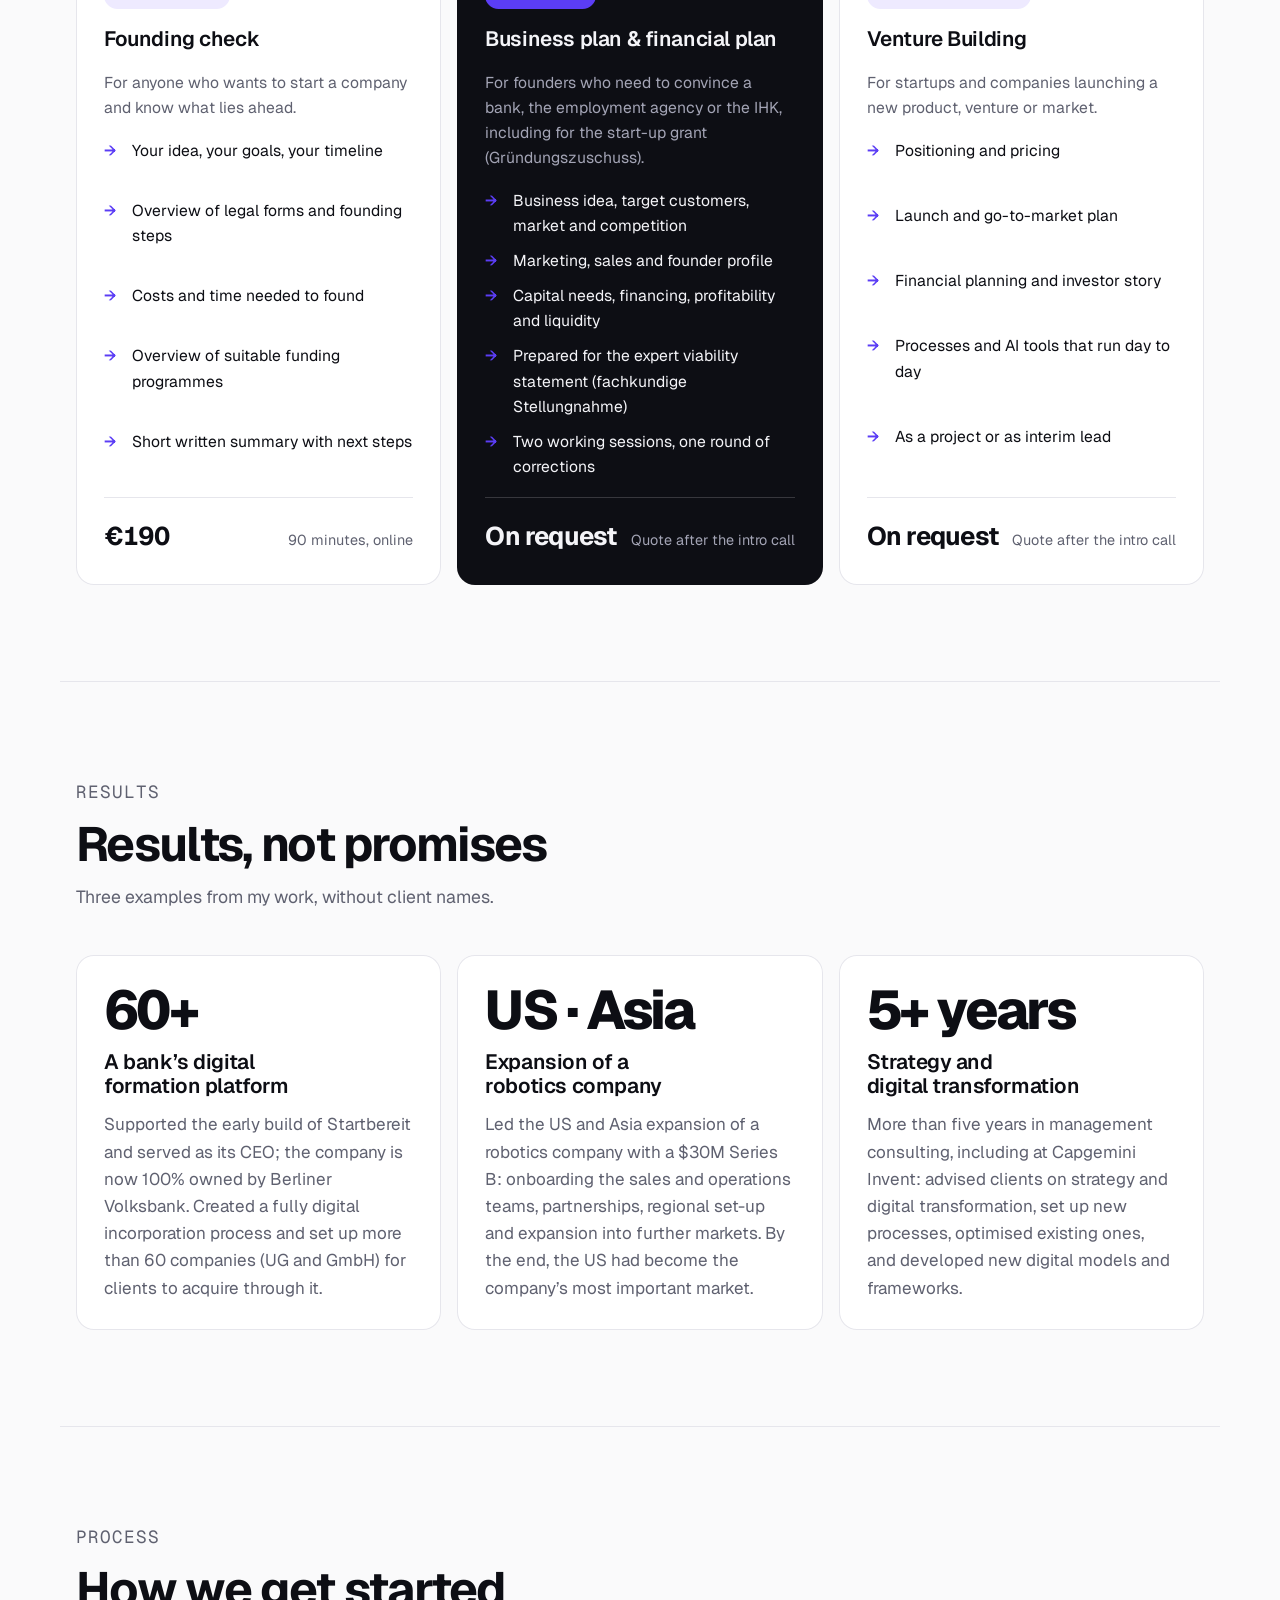
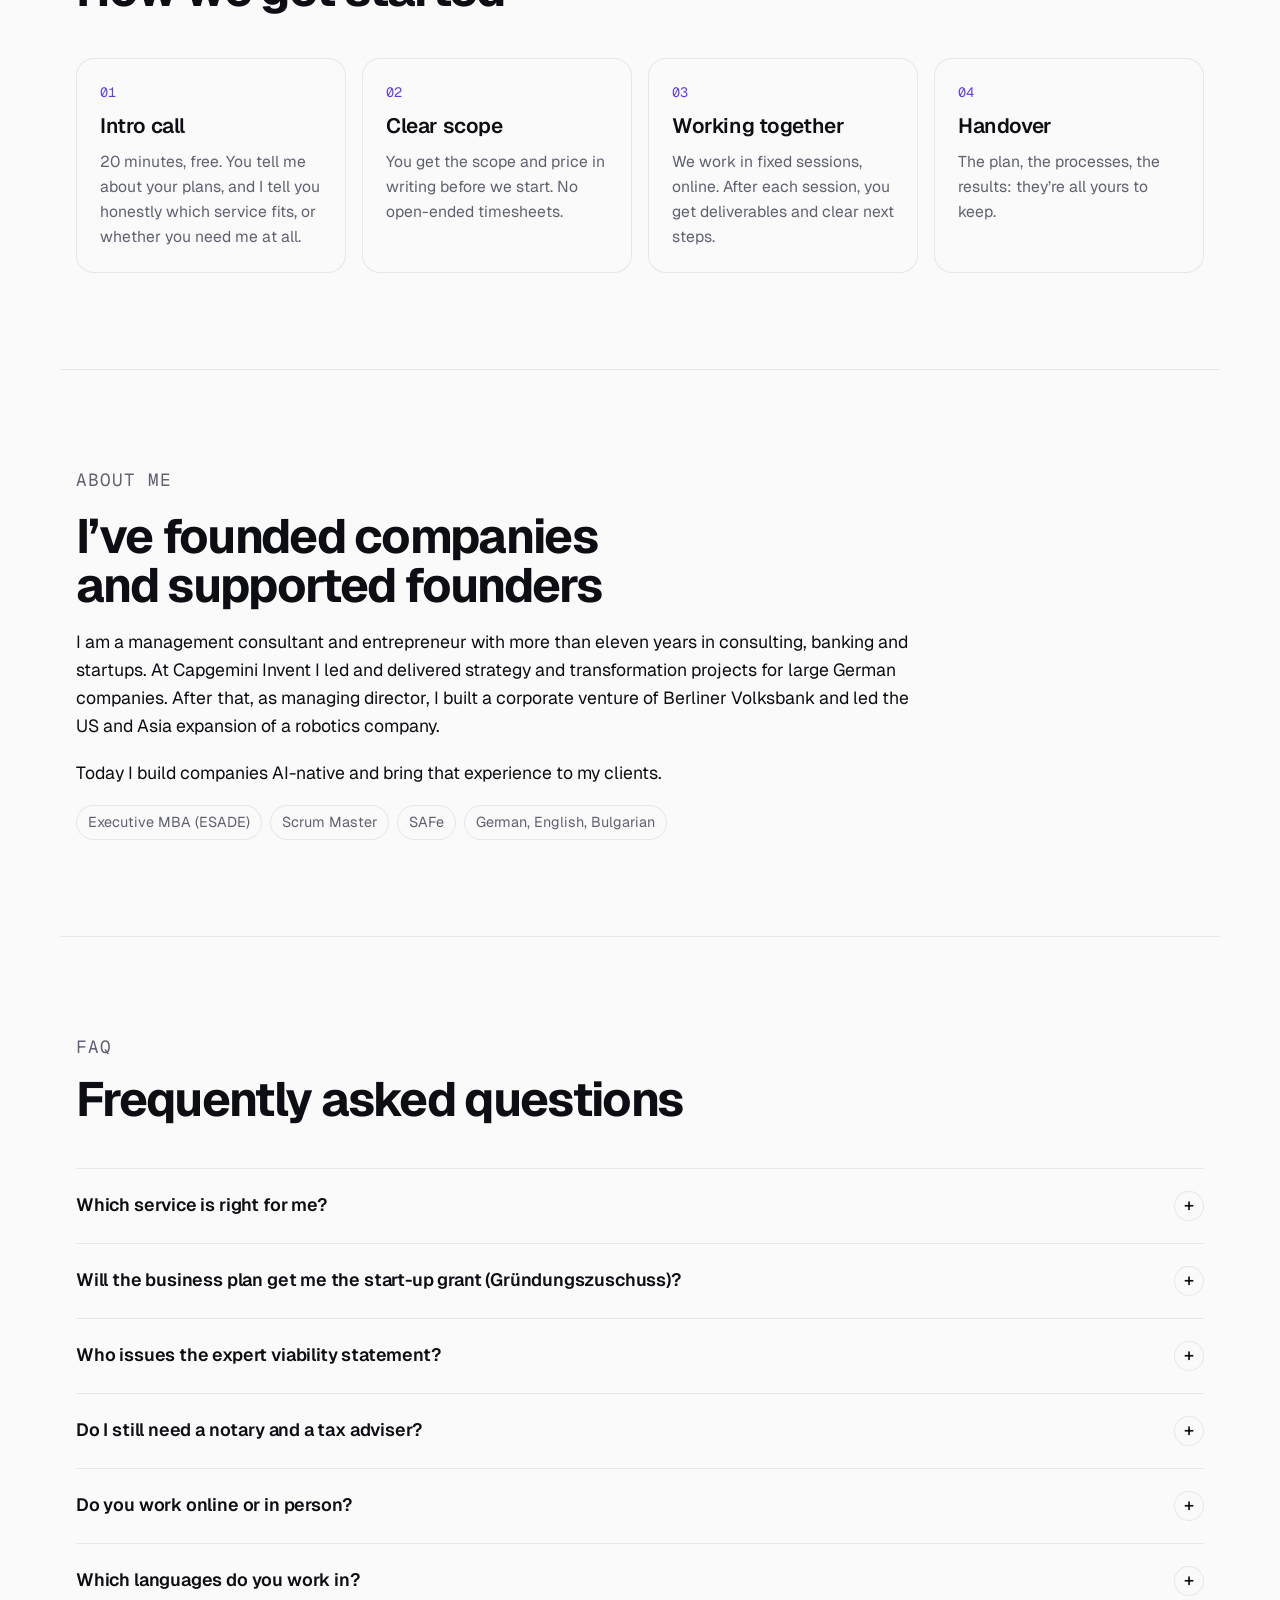
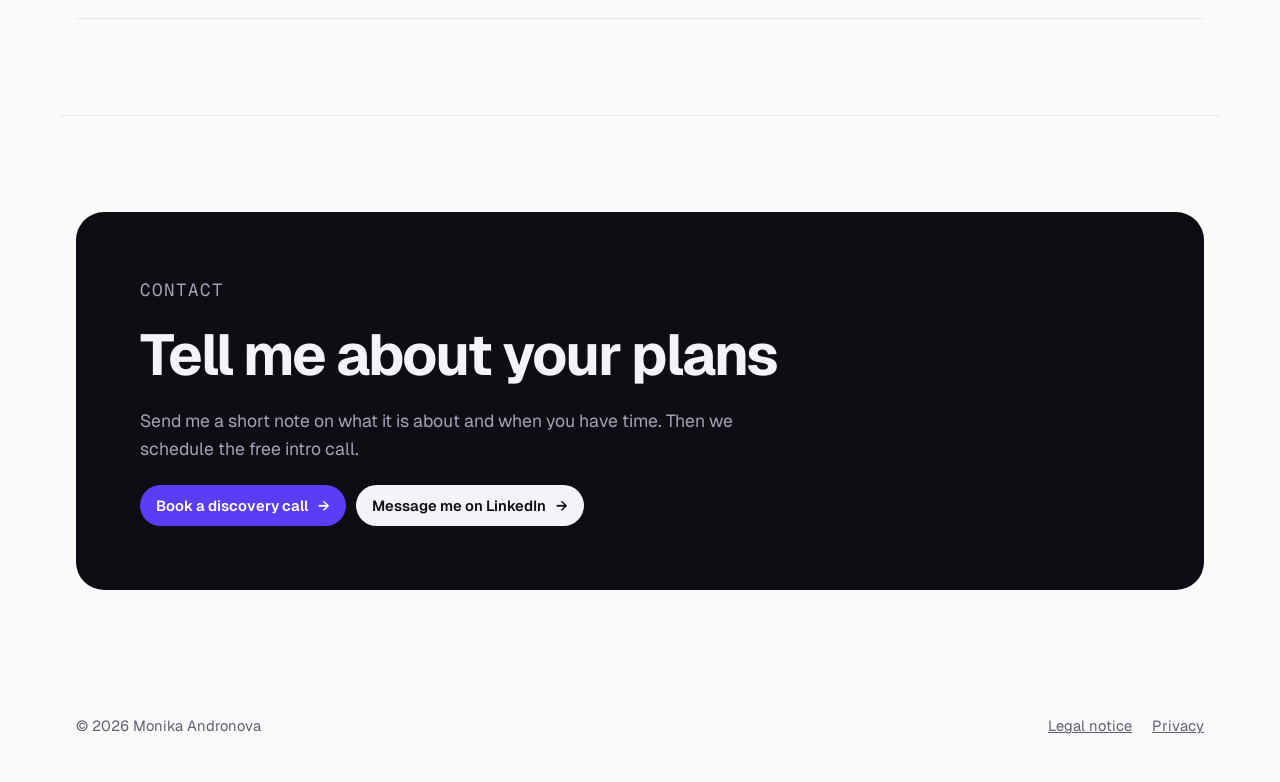
==== commit 5f3458f7: "feat(i18n): open the site in English by default German stays for visitors who chose it before.  Co-A" ====
--- a/index.html
+++ b/index.html
@@ -311,9 +311,10 @@
   btn.addEventListener('click', function () { setLang(btn.getAttribute('data-lang')); });
 });
 
-try {
-  if (localStorage.getItem('ma-lang') === 'en') setLang('en');
-} catch (e) {}
+// English is the default; German only for visitors who chose it before.
+var saved = null;
+try { saved = localStorage.getItem('ma-lang'); } catch (e) {}
+if (saved !== 'de') setLang('en');
 
 </script>
 
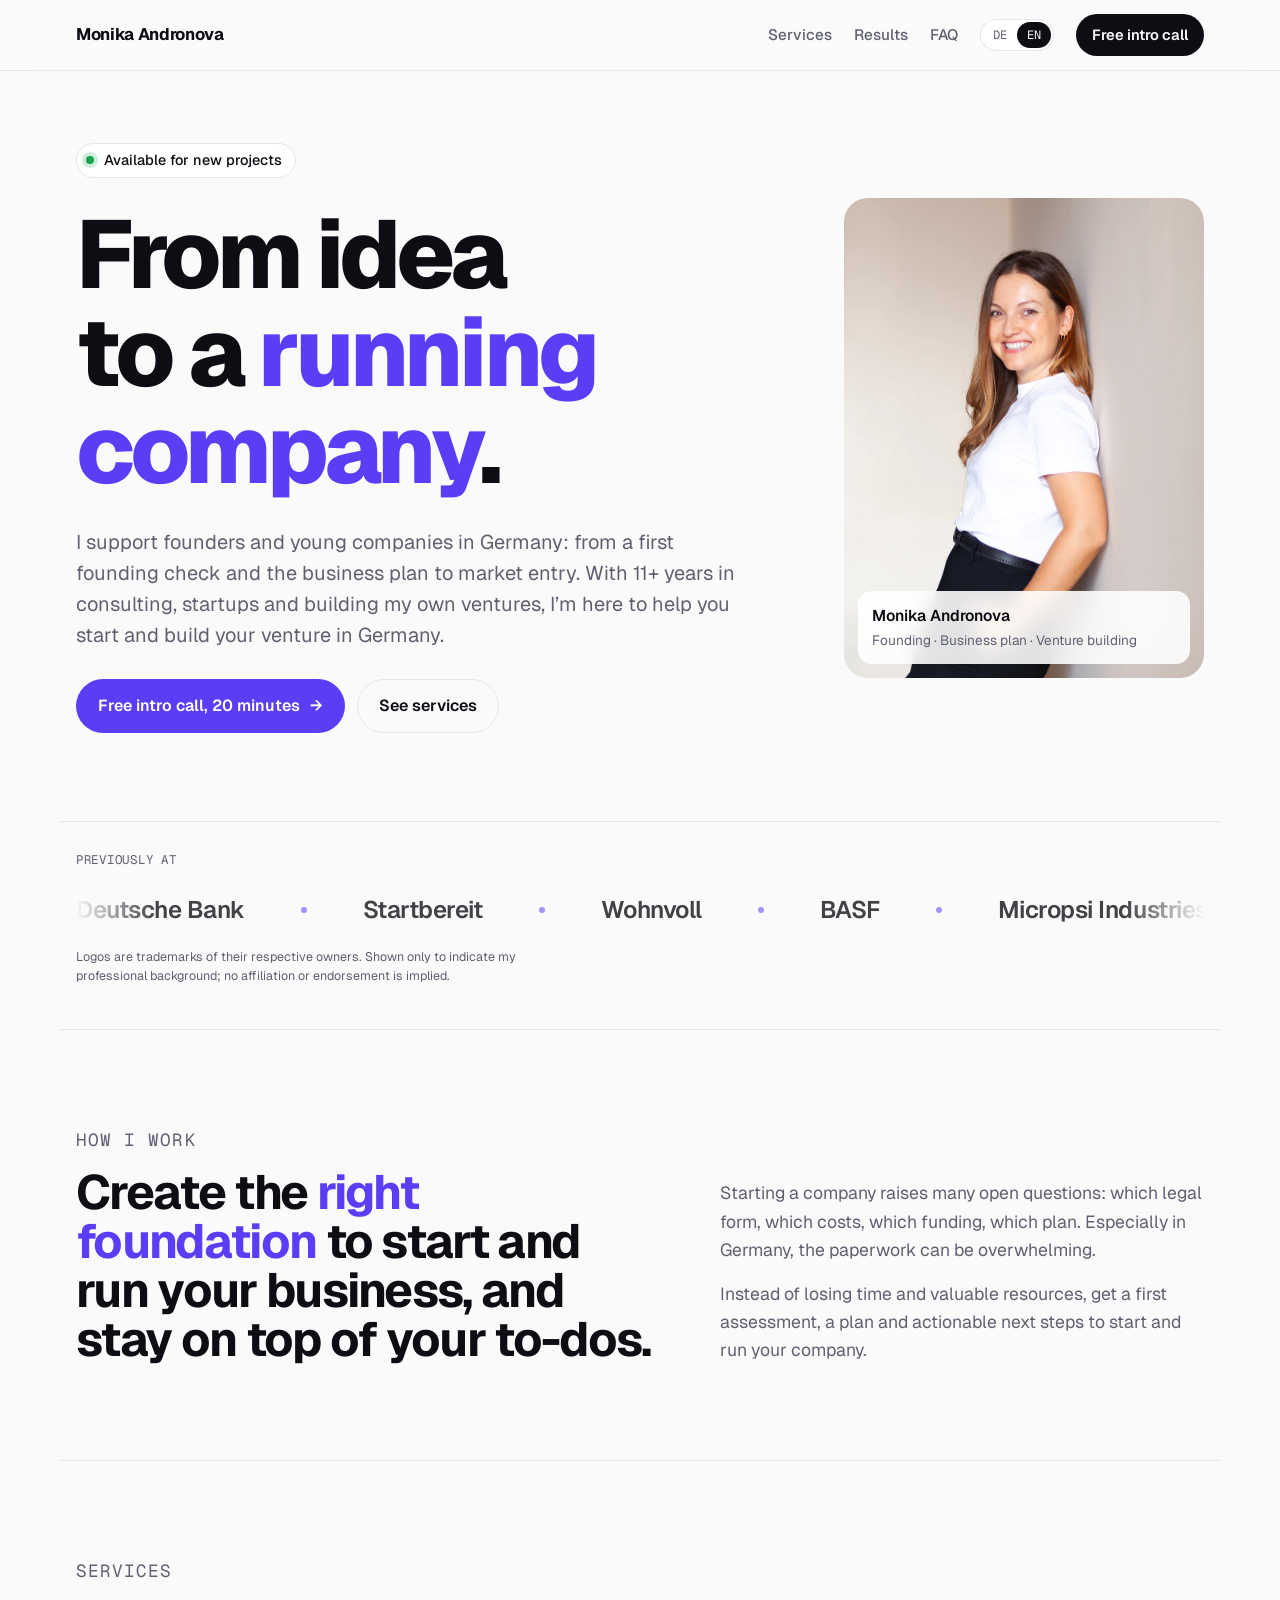
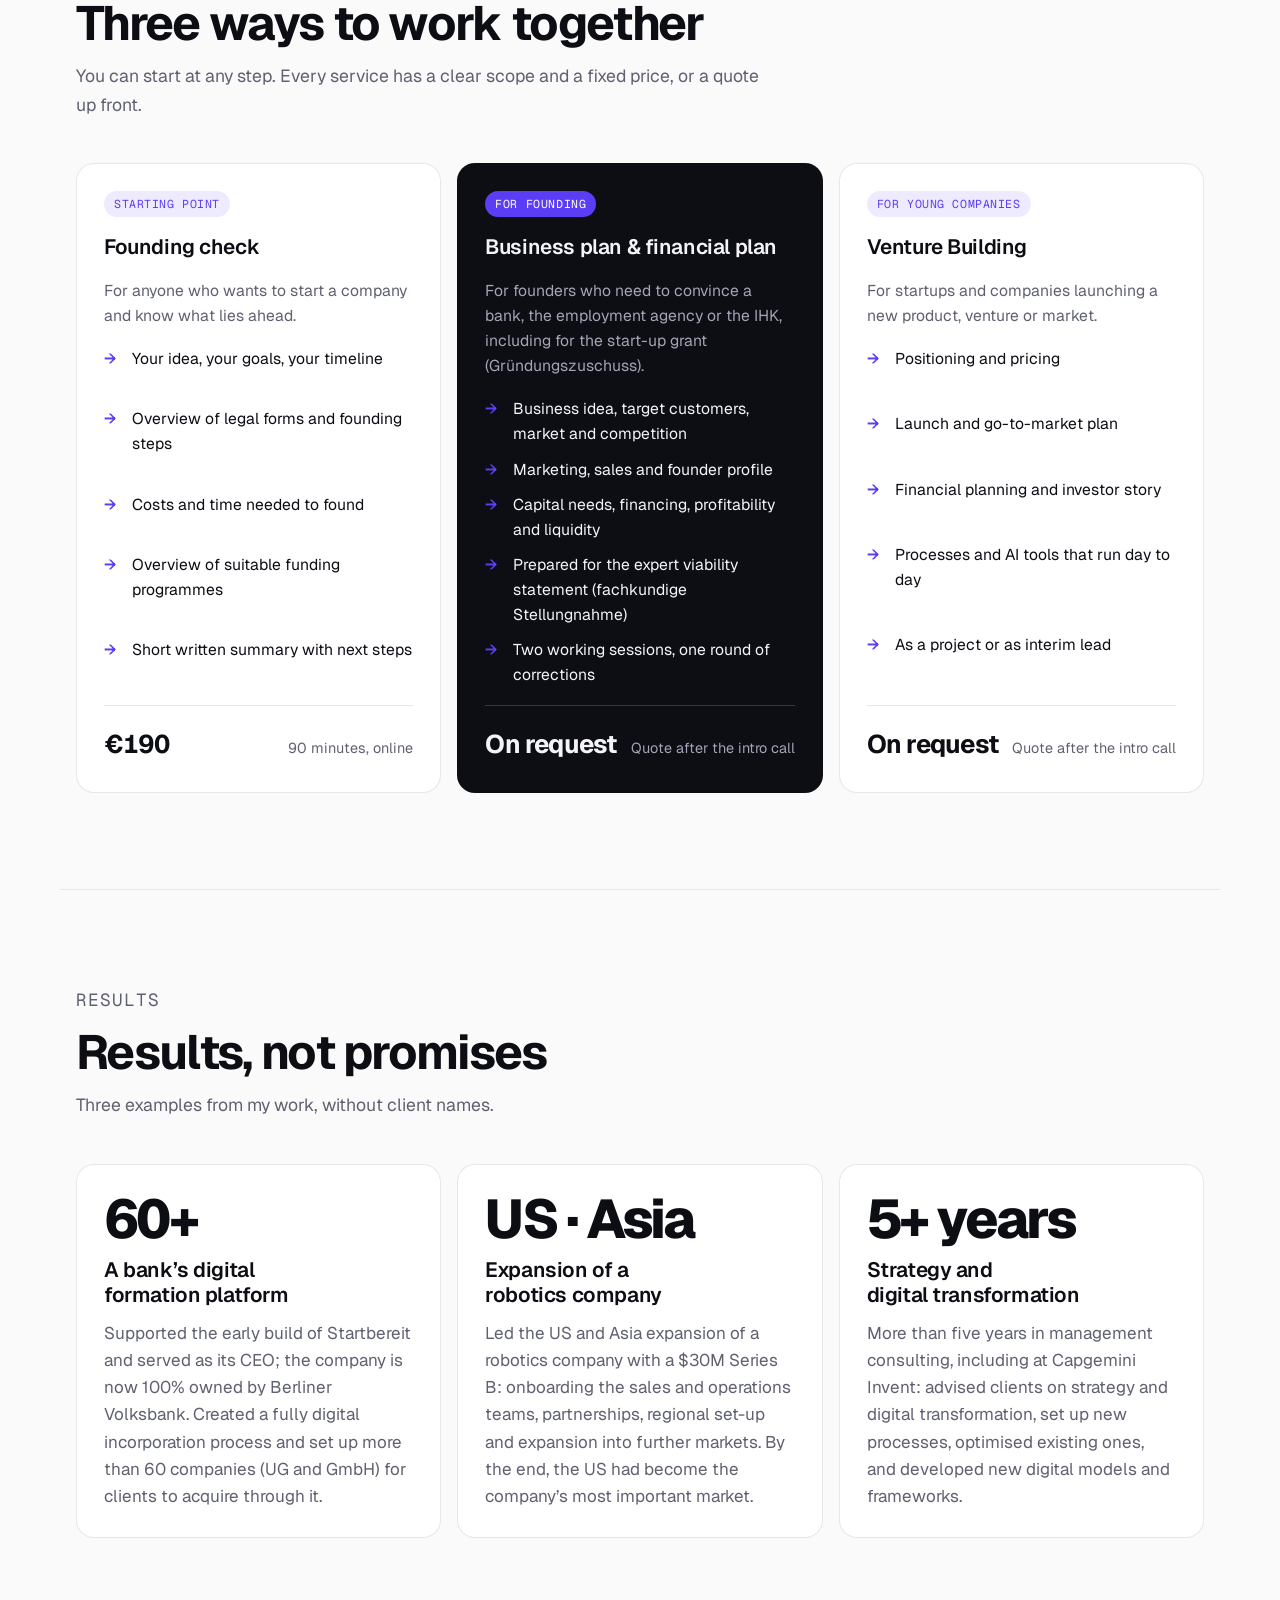
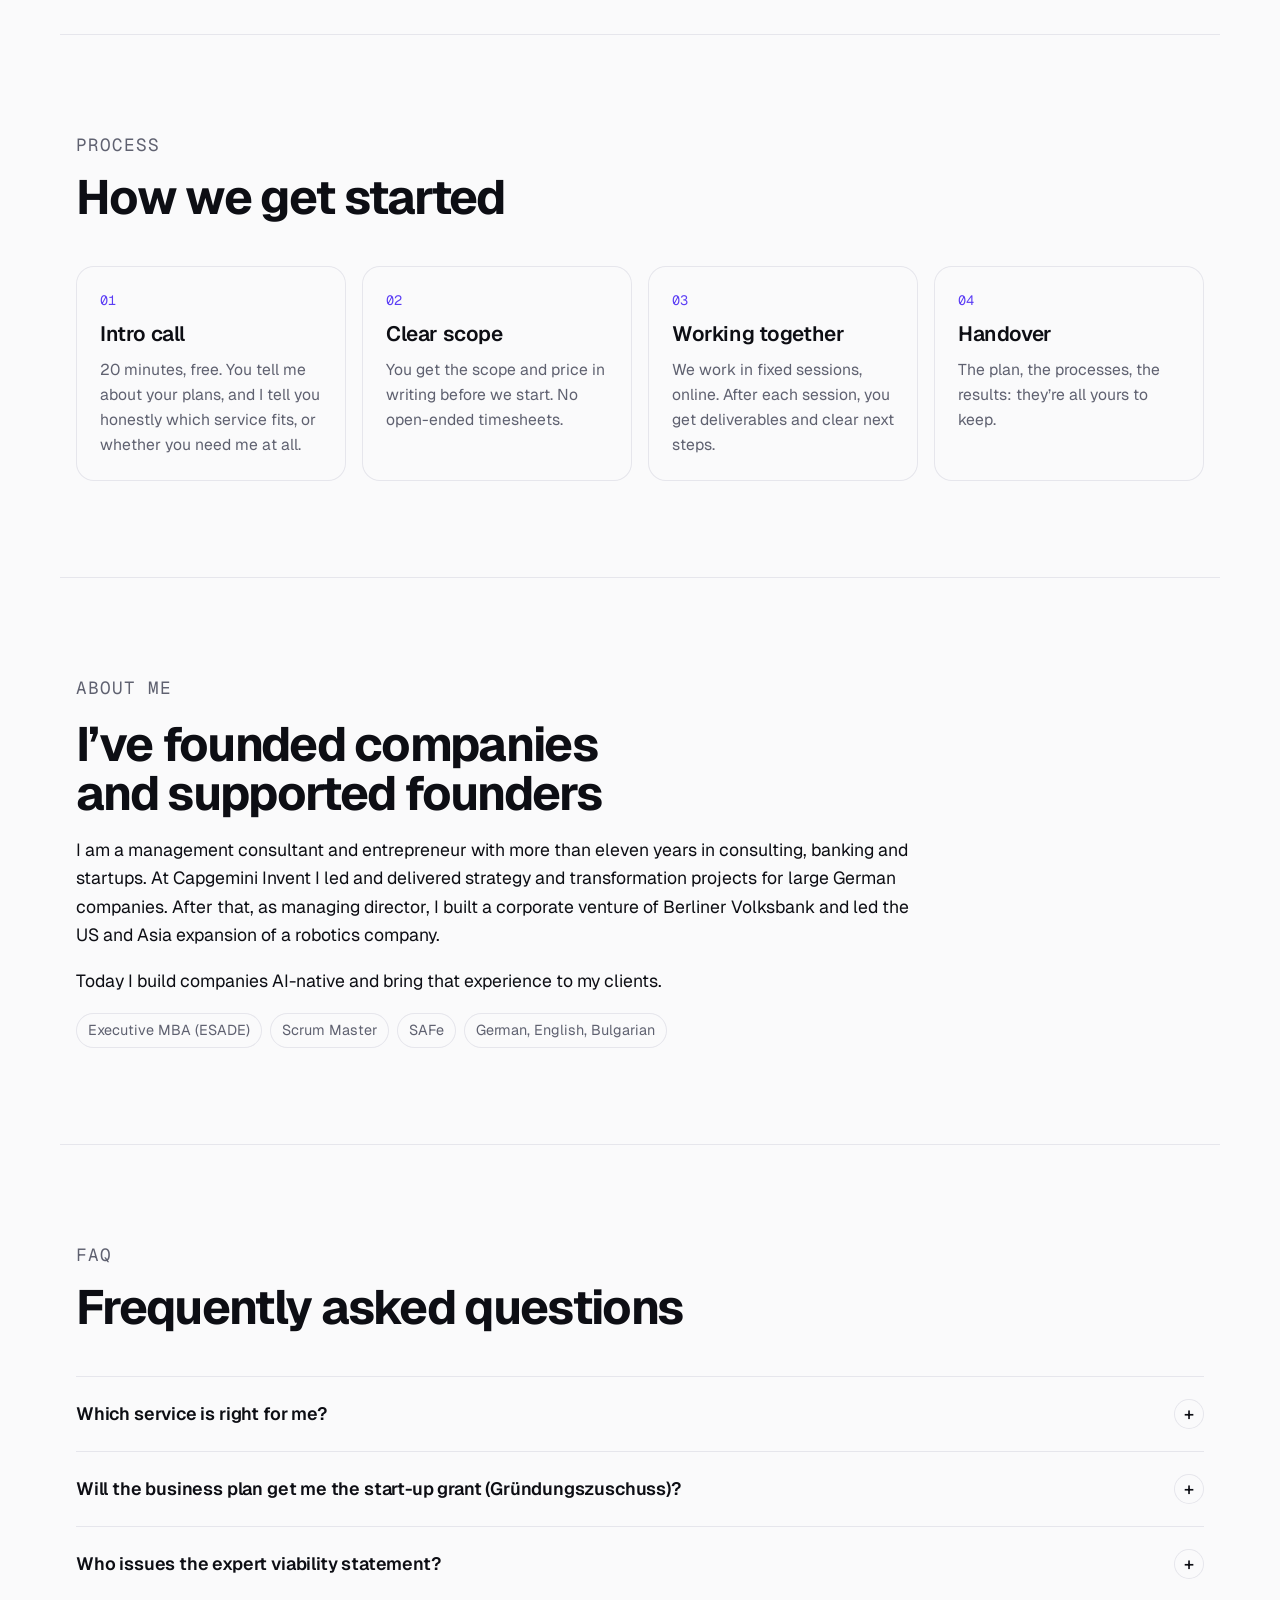
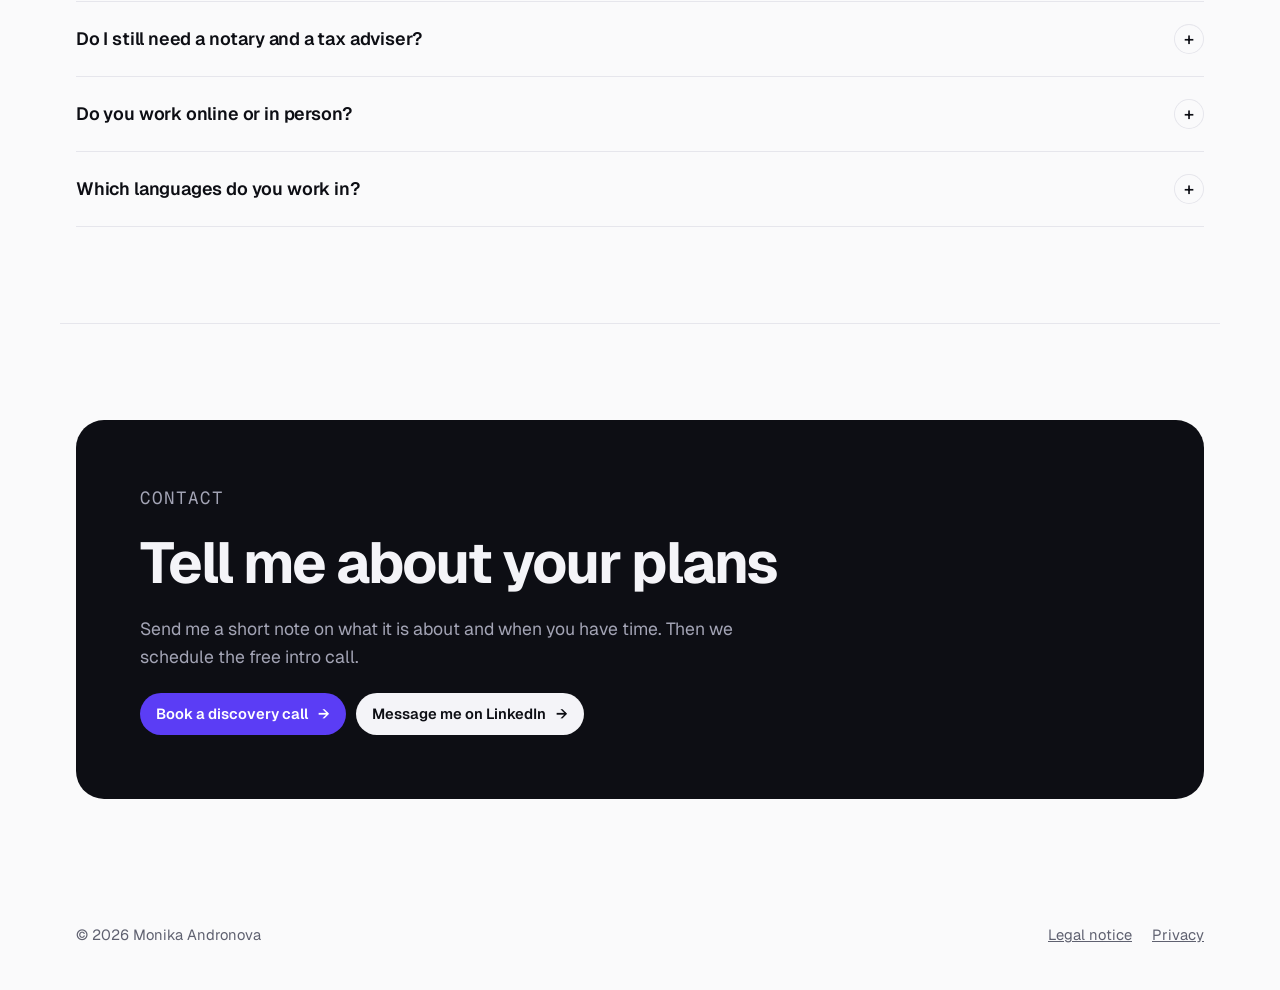
==== commit 5008cd92: "feat(hero): add "Previously at" employer strip below the hero Scrolling strip of former employers be" ====
--- a/index.html
+++ b/index.html
@@ -37,6 +37,33 @@
       <img src="monika-portrait.jpg" alt="Monika Andronova">
       <figcaption><strong>Monika Andronova</strong><span data-i18n="h_caption">Gründung · Businessplan · Venture Building</span></figcaption>
     </figure>
+  </div>
+</section>
+
+<section class="prev" aria-labelledby="prev-label">
+  <div class="inner">
+    <p class="label prev-label" id="prev-label" data-i18n="prev_label">Zuvor tätig bei</p>
+    <div class="prev-viewport">
+      <div class="prev-track">
+        <!-- Company names are plain text on purpose (no logo files yet).
+             Later, each <span> can be replaced by: <img src="logos/name.svg" alt="Name">
+             (the CSS for .prev-logo img is already in styles.css) -->
+        <div class="prev-item"><div class="prev-logo"><span>Deutsche Bank</span></div></div>
+        <div class="prev-item"><div class="prev-logo"><span>Startbereit</span></div></div>
+        <div class="prev-item"><div class="prev-logo"><span>Wohnvoll</span></div></div>
+        <div class="prev-item"><div class="prev-logo"><span>BASF</span></div></div>
+        <div class="prev-item"><div class="prev-logo"><span>Micropsi Industries</span></div></div>
+        <div class="prev-item"><div class="prev-logo"><span>Capgemini Invent</span></div></div>
+        <!-- exact duplicate set for the seamless loop, hidden from screen readers -->
+        <div class="prev-item" aria-hidden="true"><div class="prev-logo"><span>Deutsche Bank</span></div></div>
+        <div class="prev-item" aria-hidden="true"><div class="prev-logo"><span>Startbereit</span></div></div>
+        <div class="prev-item" aria-hidden="true"><div class="prev-logo"><span>Wohnvoll</span></div></div>
+        <div class="prev-item" aria-hidden="true"><div class="prev-logo"><span>BASF</span></div></div>
+        <div class="prev-item" aria-hidden="true"><div class="prev-logo"><span>Micropsi Industries</span></div></div>
+        <div class="prev-item" aria-hidden="true"><div class="prev-logo"><span>Capgemini Invent</span></div></div>
+      </div>
+    </div>
+    <p class="prev-note" data-i18n="prev_note">Logos sind Marken der jeweiligen Inhaber und dienen nur der Darstellung meines beruflichen Werdegangs. Es besteht keine Verbindung und keine Empfehlung.</p>
   </div>
 </section>
 
@@ -236,6 +263,8 @@
   h_lead: 'I support founders and young companies in Germany: from a first founding check and the business plan to market entry. With 11+ years in consulting, startups and building my own ventures, I’m here to help you start and build your venture in Germany.',
   h_cta1: 'Free intro call, 20 minutes', h_cta2: 'See services',
   h_caption: 'Founding · Business plan · Venture building',
+  prev_label: 'Previously at',
+  prev_note: 'Logos are trademarks of their respective owners. Shown only to indicate my professional background; no affiliation or endorsement is implied.',
   r1_v: '€800,000', c1_price: '€190', c2_price: 'On request',
   p_label: 'How I work', p_title: 'Create the <span class="mark">right foundation</span> to start and run your business, and stay on top of your to-dos.',
   p1: 'Starting a company raises many open questions: which legal form, which costs, which funding, which plan. Especially in Germany, the paperwork can be overwhelming.',
--- a/styles.css
+++ b/styles.css
@@ -165,3 +165,32 @@
   section .inner { padding-block: 64px; }
 }
 a.name { color: var(--fg); text-decoration: none; }
+
+/* "Previously at" employer strip (index.html, between .hero and .principle) */
+.prev .inner { padding-block: 28px 44px; }
+.prev-label { margin: 0 0 24px; }
+.prev-viewport {
+  overflow: hidden;
+  -webkit-mask-image: linear-gradient(90deg, transparent, #000 7%, #000 93%, transparent);
+          mask-image: linear-gradient(90deg, transparent, #000 7%, #000 93%, transparent);
+}
+.prev-track { display: flex; align-items: center; flex-wrap: wrap; row-gap: 20px; }
+.prev-item { display: flex; align-items: center; gap: 56px; padding-right: 56px; }
+.prev-item::after { content: ""; width: 6px; height: 6px; border-radius: 50%; background: var(--accent); opacity: .55; }
+.prev-logo { height: 32px; display: flex; align-items: center; }
+.prev-logo span { font-weight: 600; font-size: 1.5rem; letter-spacing: -.02em; color: var(--fg); opacity: .78; white-space: nowrap; }
+/* when real logos go in: same height, one tone, readable in dark mode */
+.prev-logo img { height: 100%; width: auto; display: block; filter: grayscale(1); opacity: .78; }
+@media (prefers-color-scheme: dark) { :root:not([data-theme="light"]) .prev-logo img { filter: grayscale(1) invert(1); } }
+.prev-note { margin: 22px 0 0; max-width: 62ch; font-size: .78rem; line-height: 1.5; color: var(--muted); }
+@media (prefers-reduced-motion: no-preference) {
+  .prev-track { flex-wrap: nowrap; width: max-content; animation: prev-scroll 45s linear infinite; }
+  .prev-viewport:hover .prev-track, .prev-viewport:focus-within .prev-track { animation-play-state: paused; }
+  @keyframes prev-scroll { to { transform: translateX(-50%); } }
+}
+@media (prefers-reduced-motion: reduce) {
+  .prev-viewport { -webkit-mask-image: none; mask-image: none; }
+  .prev-track [aria-hidden="true"] { display: none; }
+  .prev-track > .prev-item:nth-last-child(7)::after { display: none; }
+}
+@media (max-width: 860px) { .prev-item { gap: 40px; padding-right: 40px; } .prev-logo span { font-size: 1.25rem; } }
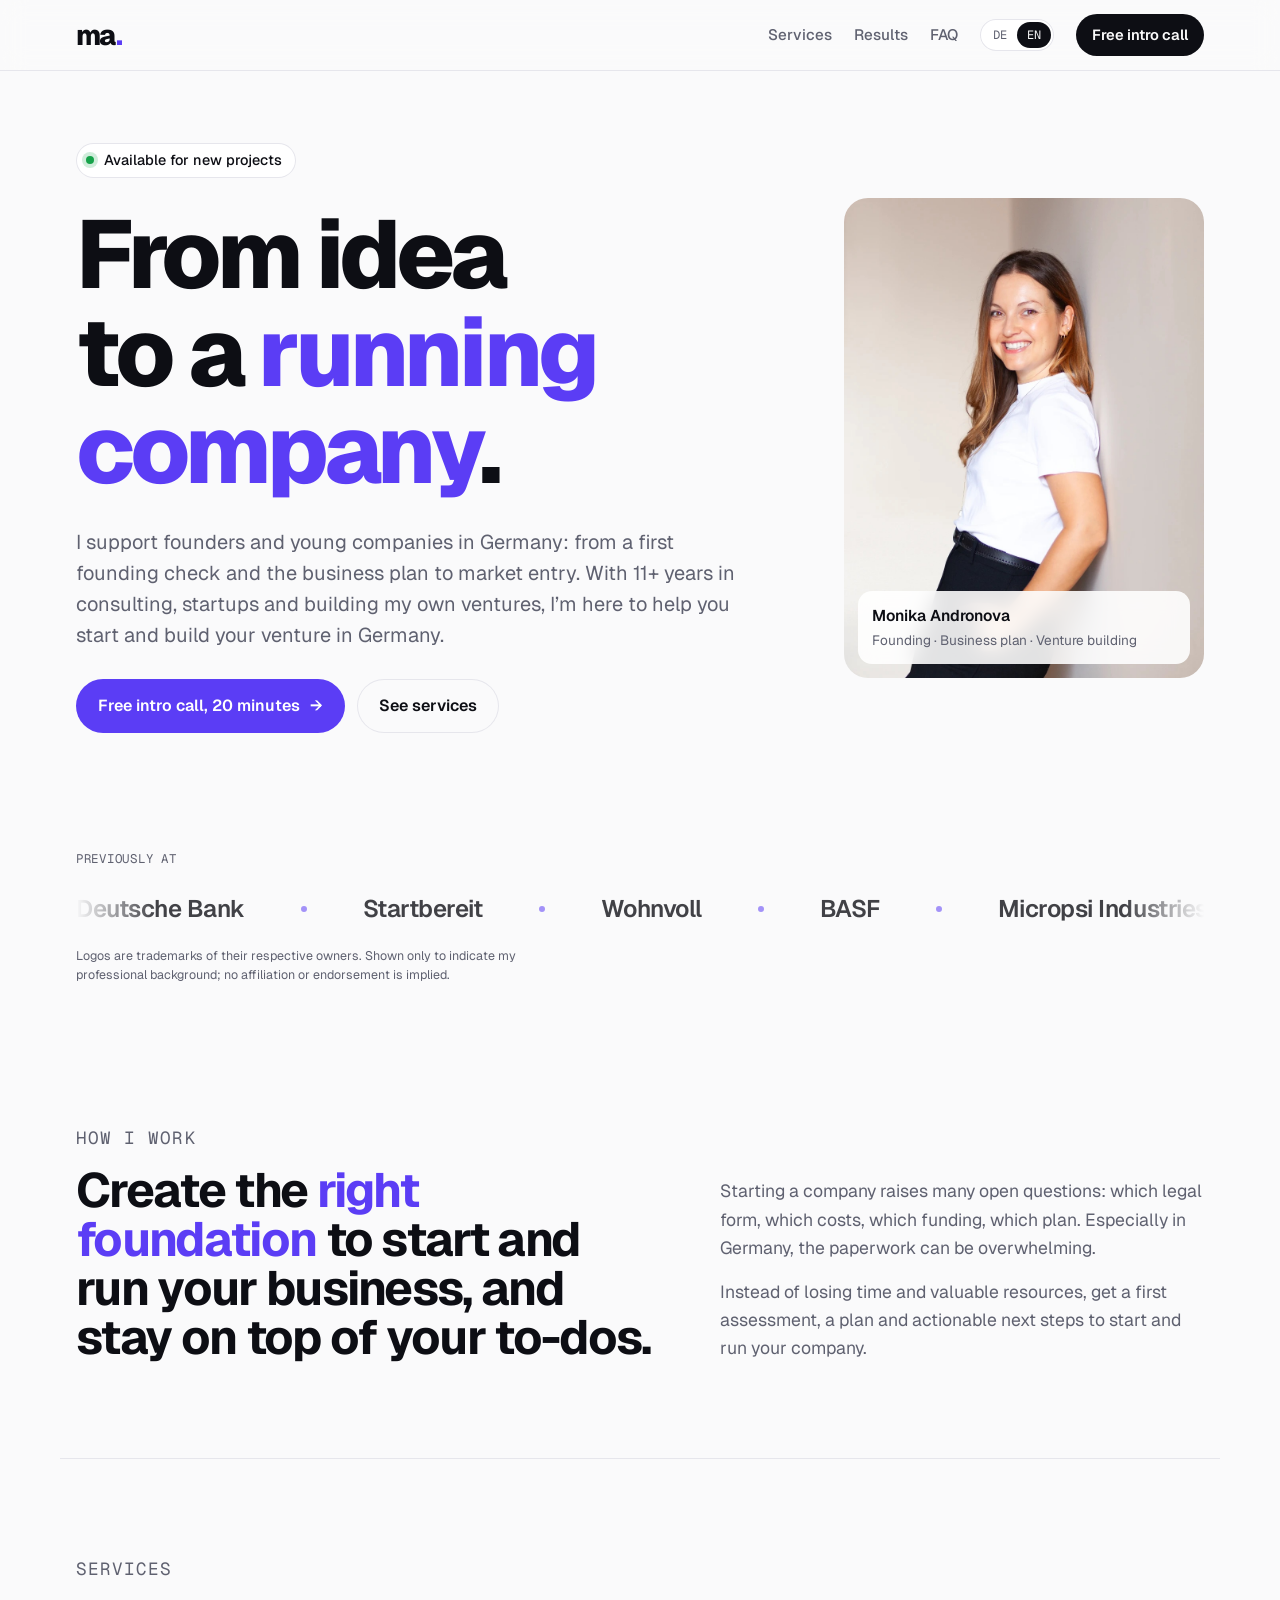
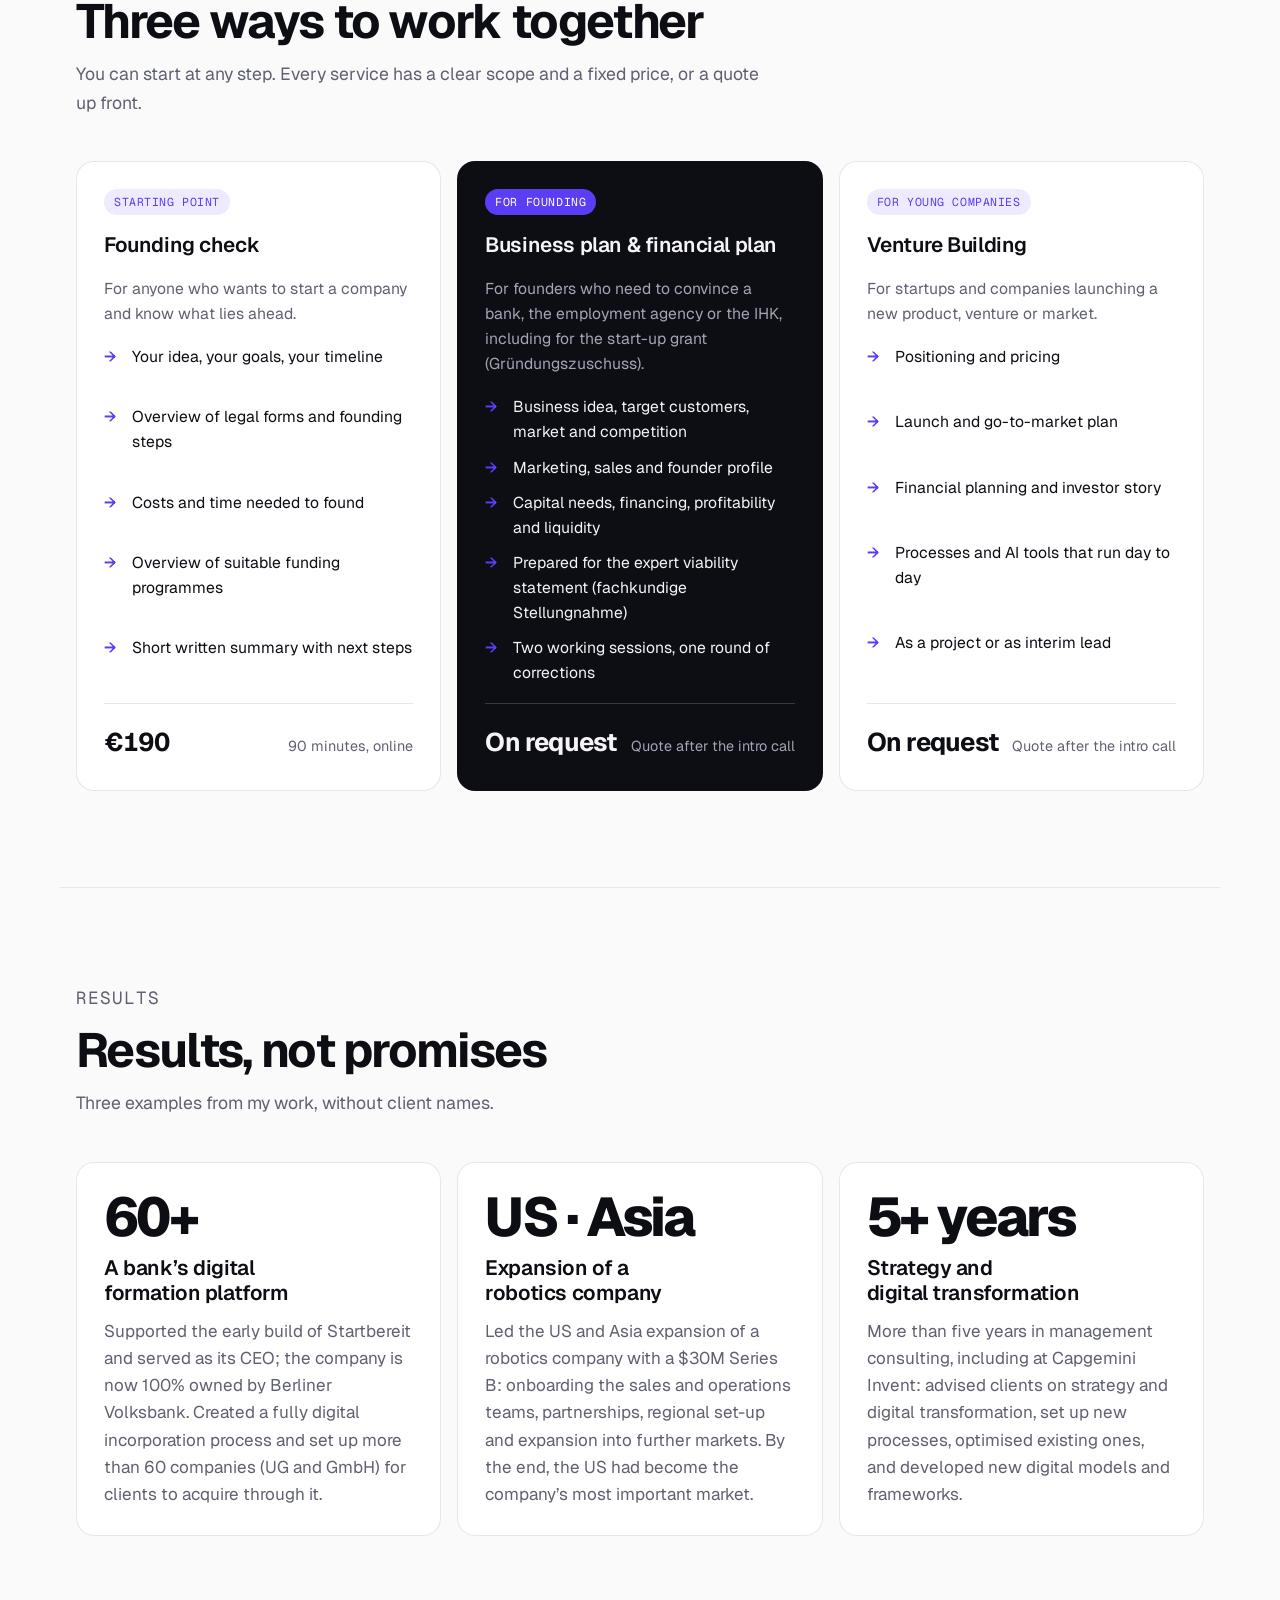
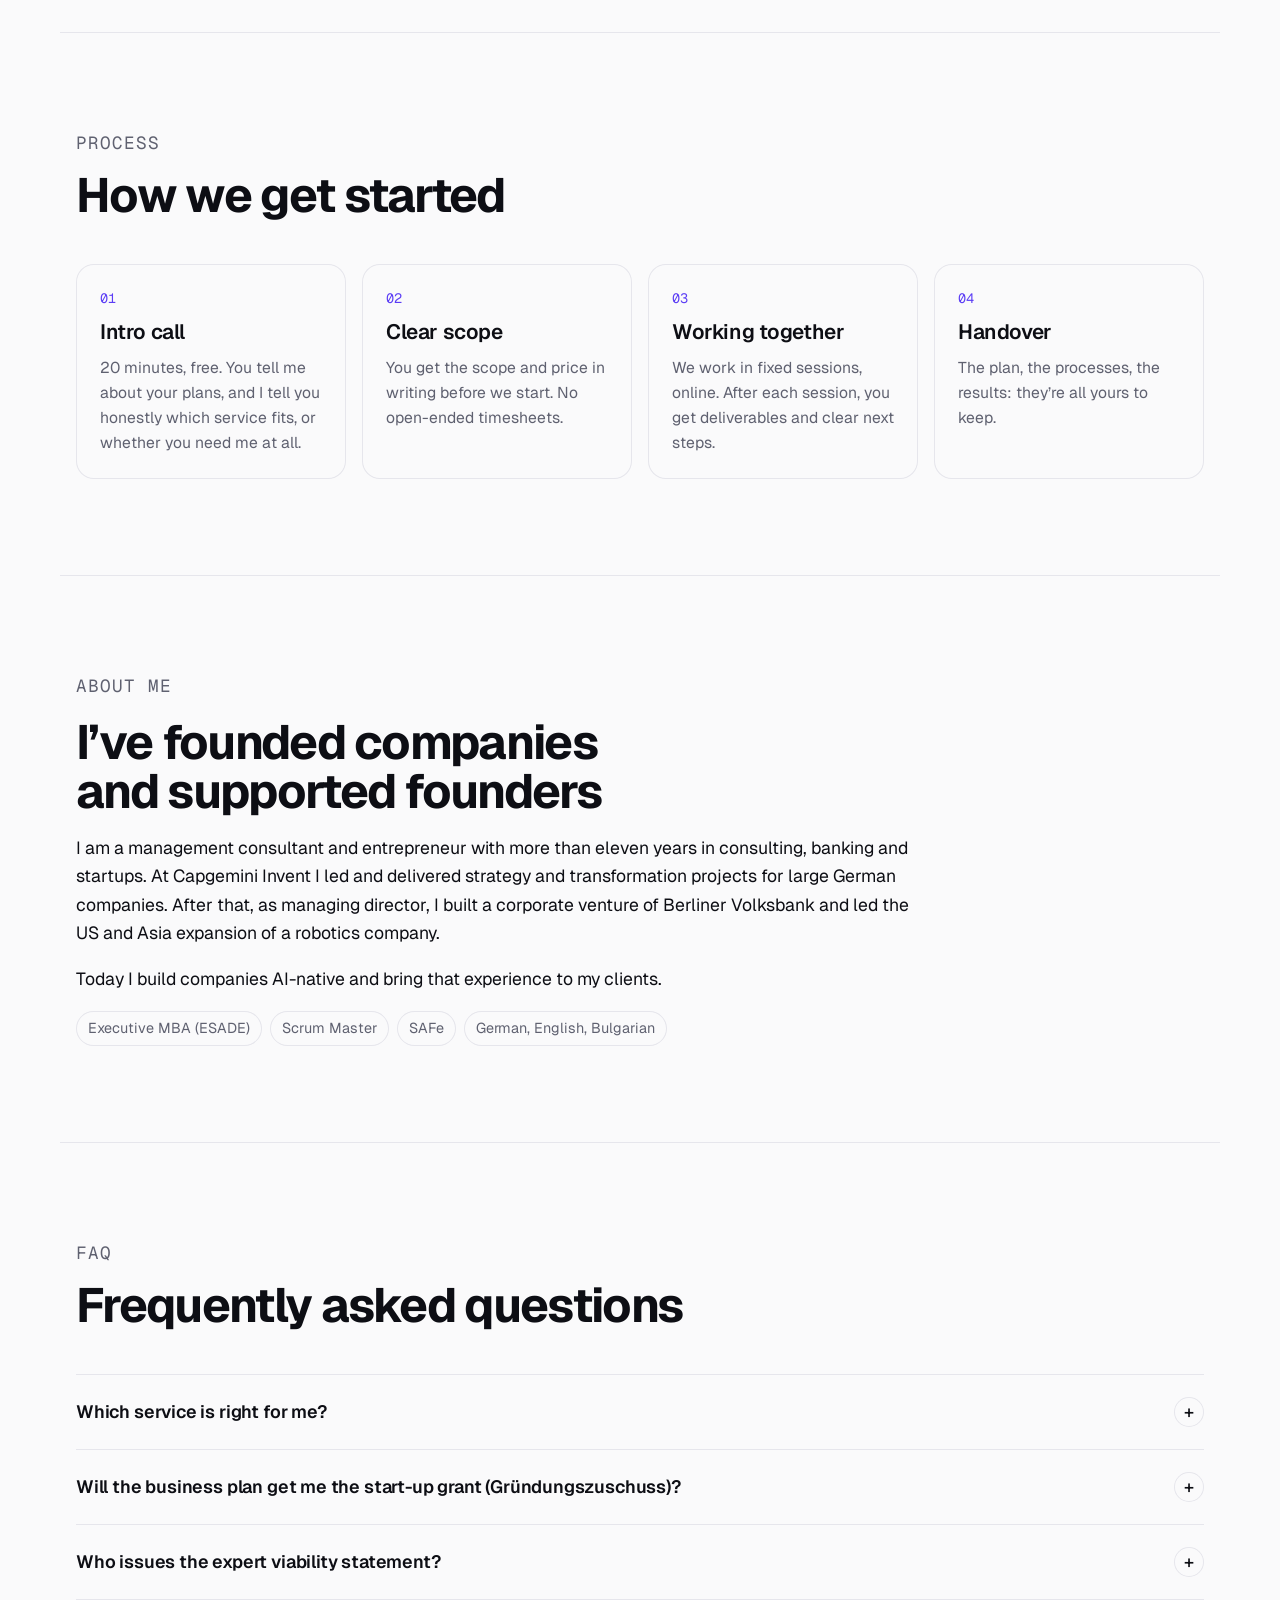
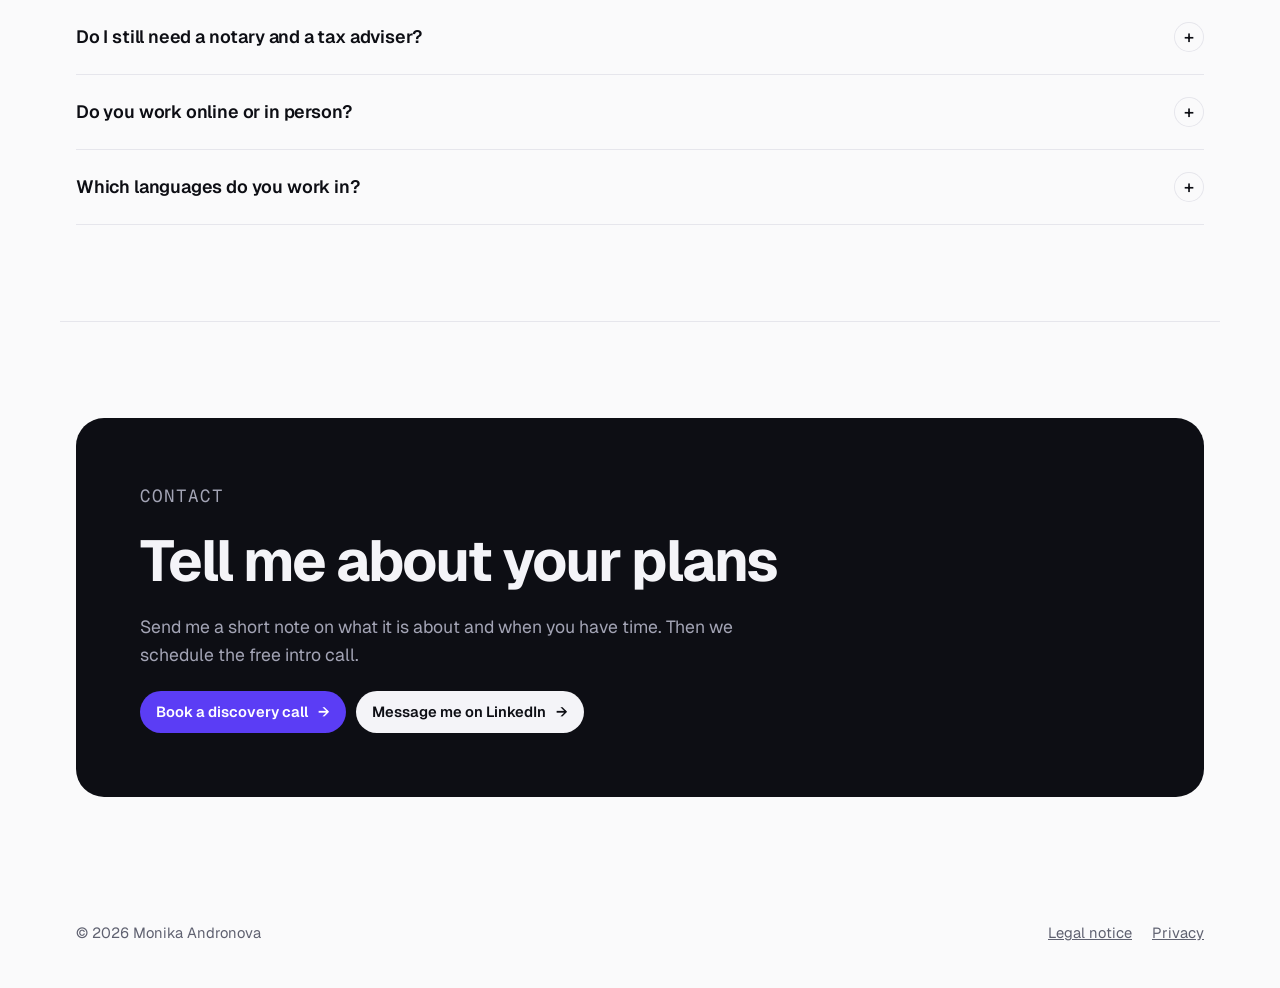
==== commit 3c92371f: "feat(brand): ma. wordmark in the header and a matching favicon Replaces the plain name in the header" ====
--- a/index.html
+++ b/index.html
@@ -1,5 +1,6 @@
 <!doctype html><html><head><meta charset=utf8><meta name=viewport content="width=device-width,initial-scale=1,viewport-fit=cover"><style>:root{color-scheme:light;box-sizing:border-box;padding-top:env(safe-area-inset-top,0px);padding-bottom:env(safe-area-inset-bottom,0px)}html{scroll-padding-top:env(safe-area-inset-top,0px)}body{margin:0;padding:0;font:14px -apple-system,BlinkMacSystemFont,sans-serif;background:#fff;color:#000}img{max-width:100%}[hidden]:not([hidden=until-found i]){display:none!important}</style></head><body>
 <title>Monika Andronova</title>
+<link rel="icon" href="favicon.svg" type="image/svg+xml">
 <meta name="claude:viewport-fit-sides" content="cover">
 <link rel="preconnect" href="https://fonts.googleapis.com">
 <link rel="preconnect" href="https://fonts.gstatic.com" crossorigin>
@@ -8,7 +9,7 @@
 
 <header>
   <div class="inner">
-    <div class="name">Monika Andronova</div>
+    <div class="name" role="img" aria-label="Monika Andronova">ma<span class="mark">.</span></div>
     <nav>
       <a class="link" href="#leistungen" data-i18n="nav1">Leistungen</a>
       <a class="link" href="#ergebnisse" data-i18n="nav2">Ergebnisse</a>
--- a/styles.css
+++ b/styles.css
@@ -61,7 +61,8 @@
 body::before { content: ""; position: fixed; inset: 0 0 auto; height: env(safe-area-inset-top, 0px); z-index: 10; background: var(--bg); }
 header { position: sticky; top: env(safe-area-inset-top, 0px); z-index: 5; background: color-mix(in srgb, var(--bg) 82%, transparent); backdrop-filter: blur(12px); -webkit-backdrop-filter: blur(12px); border-bottom: 1px solid var(--line); }
 header .inner { display: flex; justify-content: space-between; align-items: center; gap: 16px; padding-block: 14px; }
-.name { font-weight: 700; letter-spacing: -0.02em; font-size: 1.05rem; }
+.name { font-weight: 800; letter-spacing: -0.06em; font-size: 1.75rem; line-height: 1; }
+header .btn { white-space: nowrap; }
 header nav { display: flex; gap: 22px; align-items: center; }
 header nav a.link { color: var(--muted); text-decoration: none; font-weight: 500; font-size: 0.95rem; }
 header nav a.link:hover { color: var(--fg); }
@@ -168,6 +169,8 @@
 
 /* "Previously at" employer strip (index.html, between .hero and .principle) */
 .prev .inner { padding-block: 28px 44px; }
+/* no hairline above the strip or above the section that follows it */
+.prev .inner, .prev + section .inner { border-top: 0; }
 .prev-label { margin: 0 0 24px; }
 .prev-viewport {
   overflow: hidden;
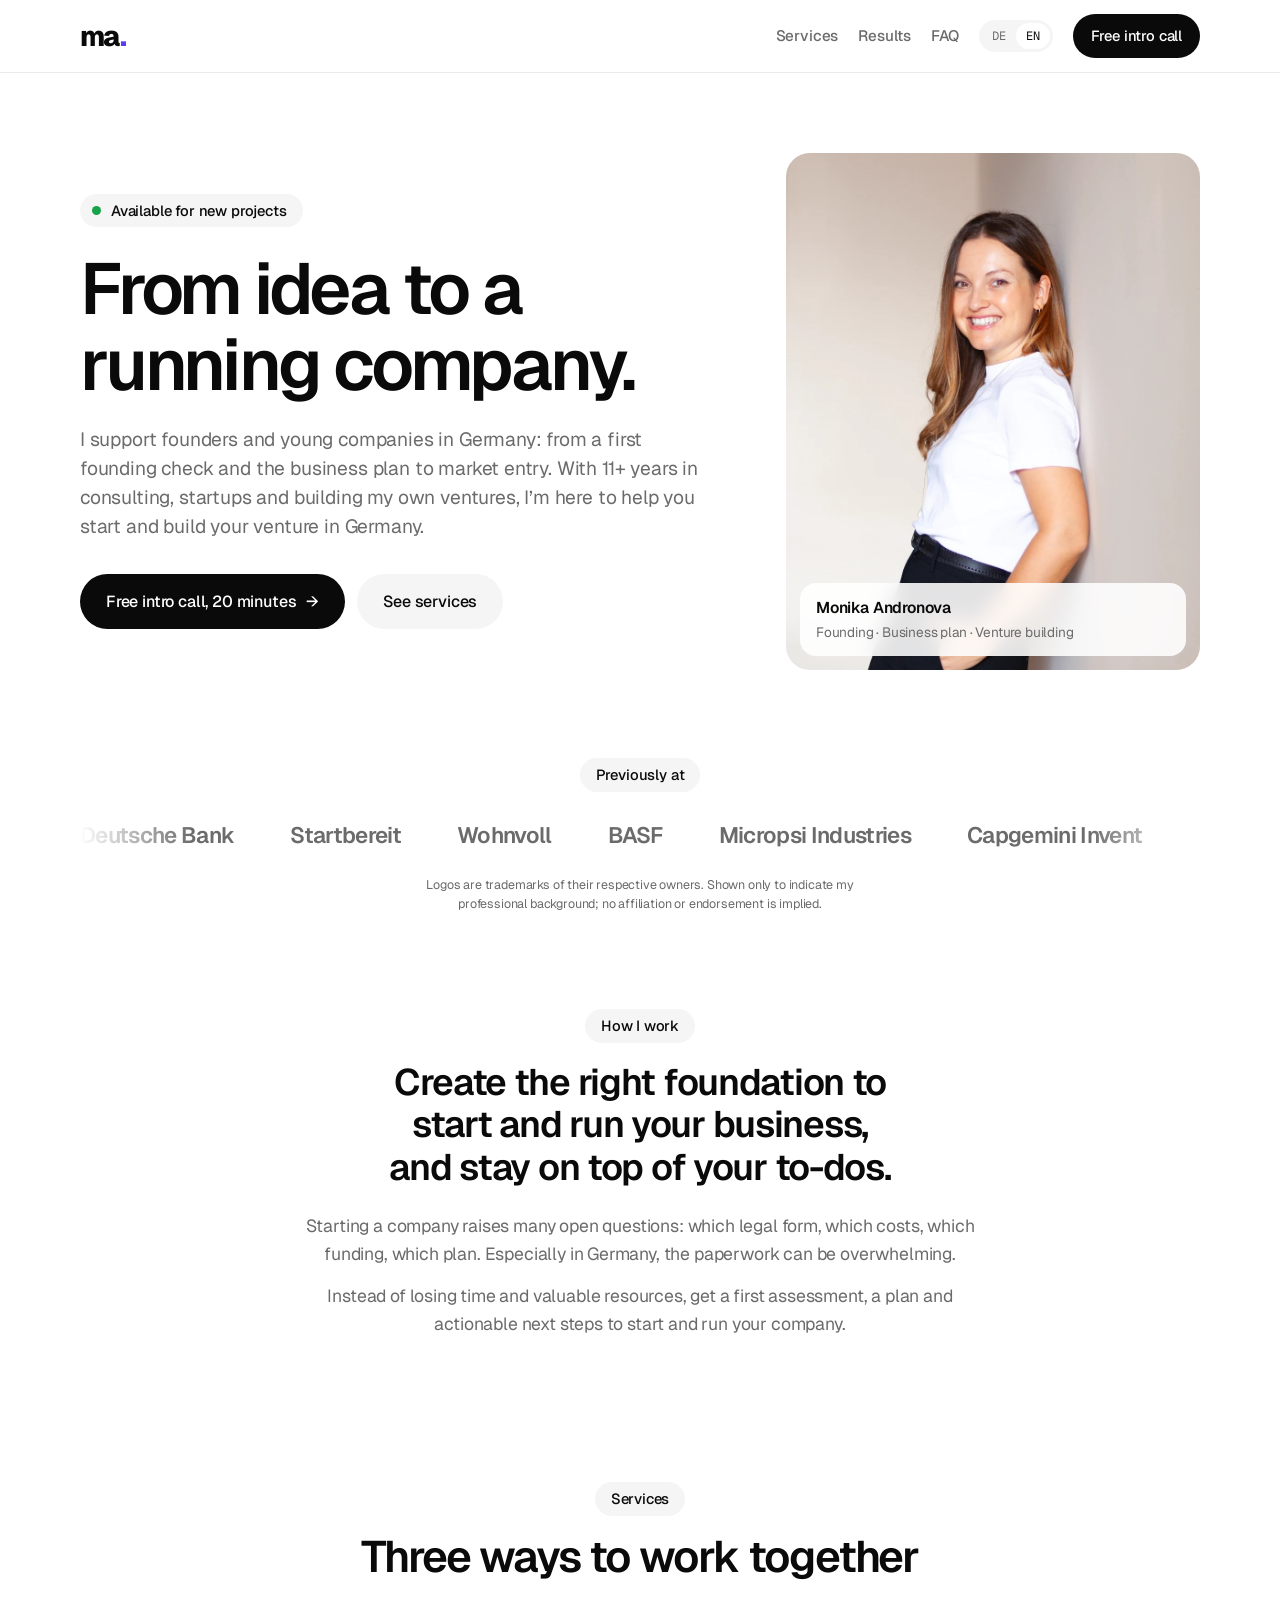
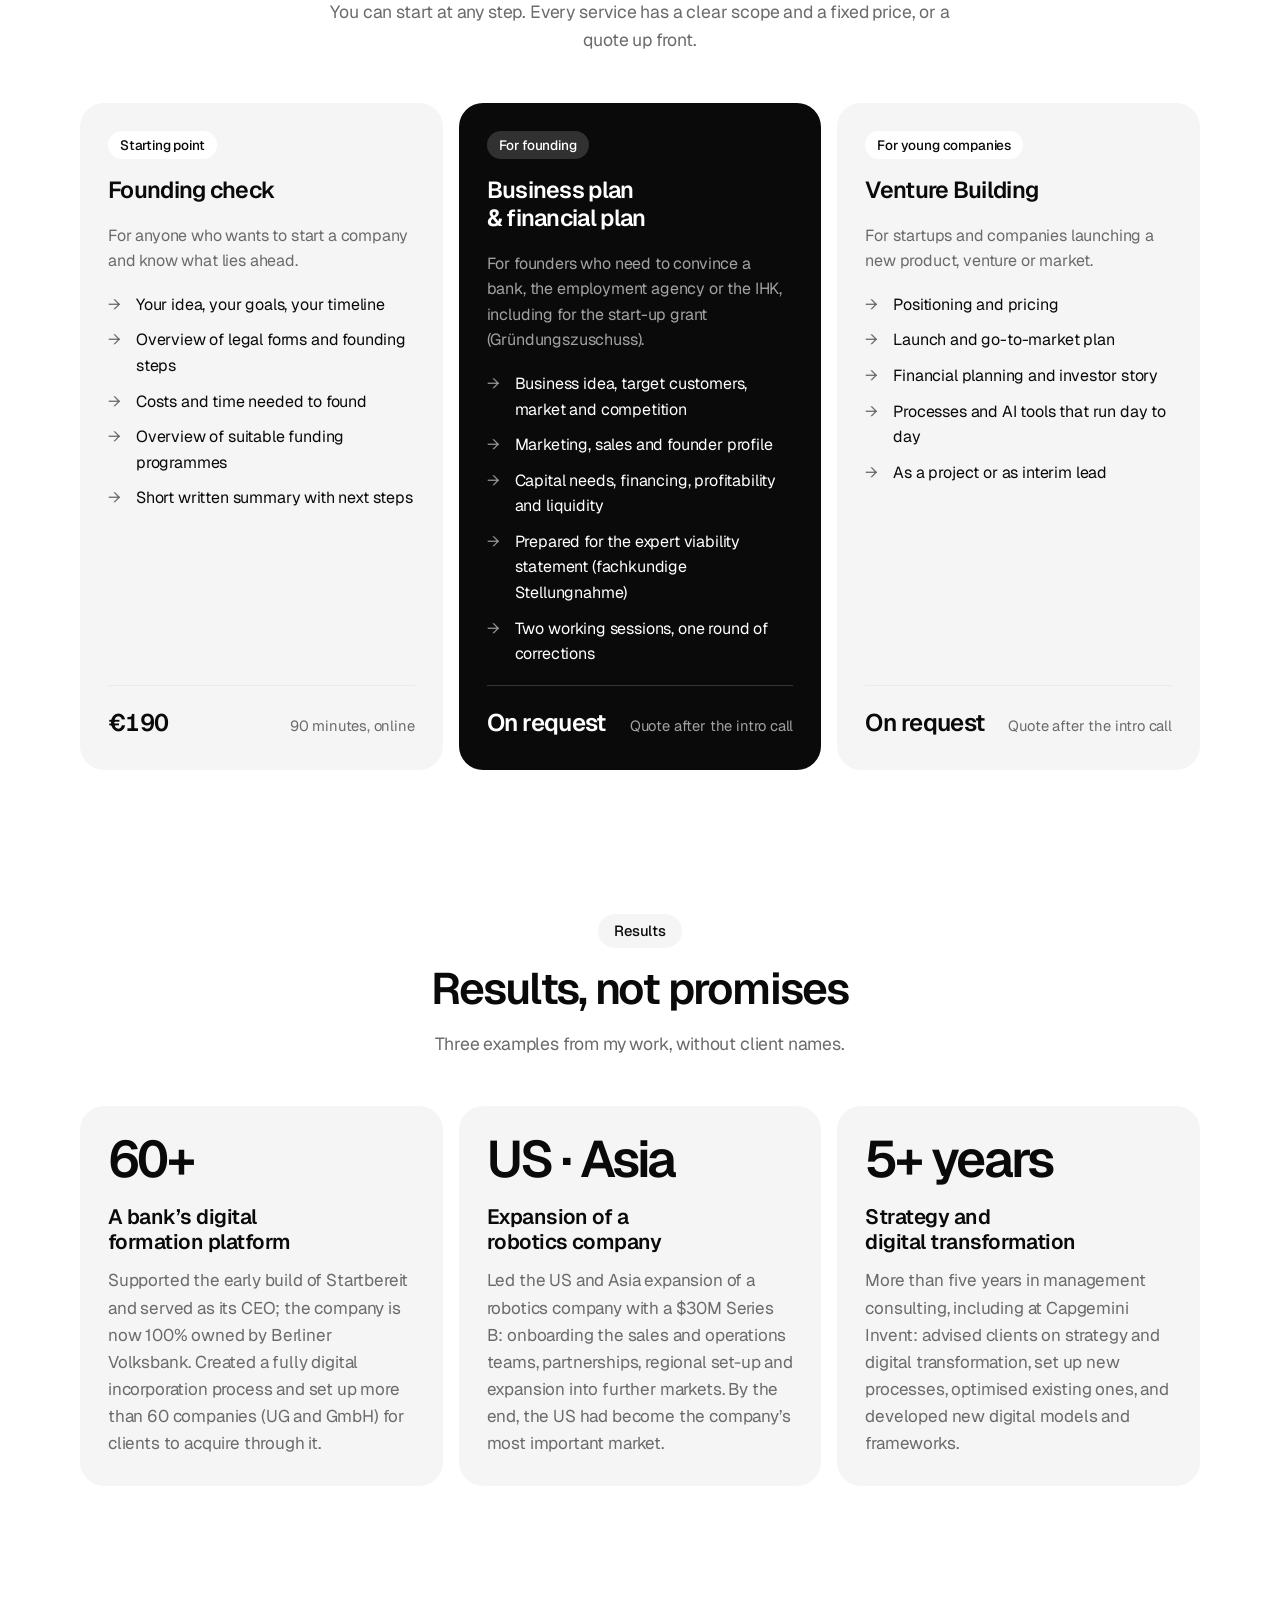
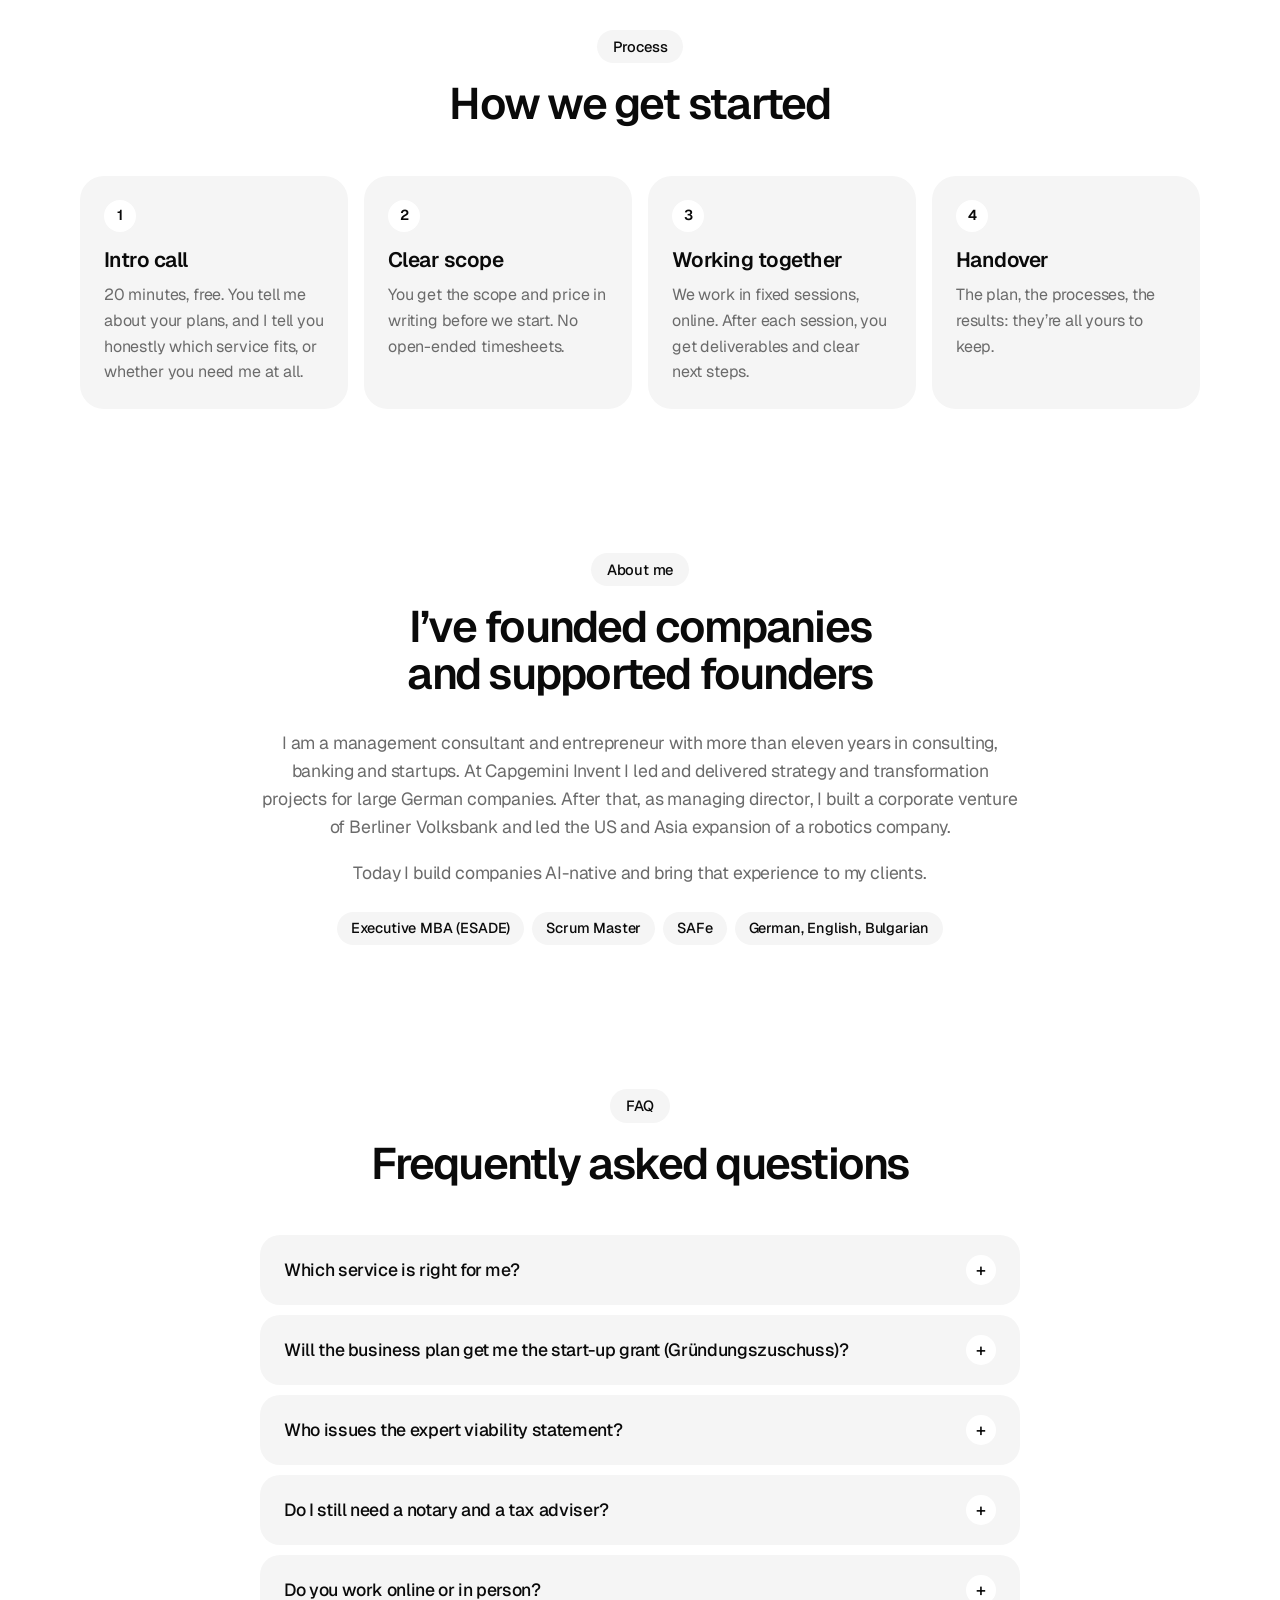
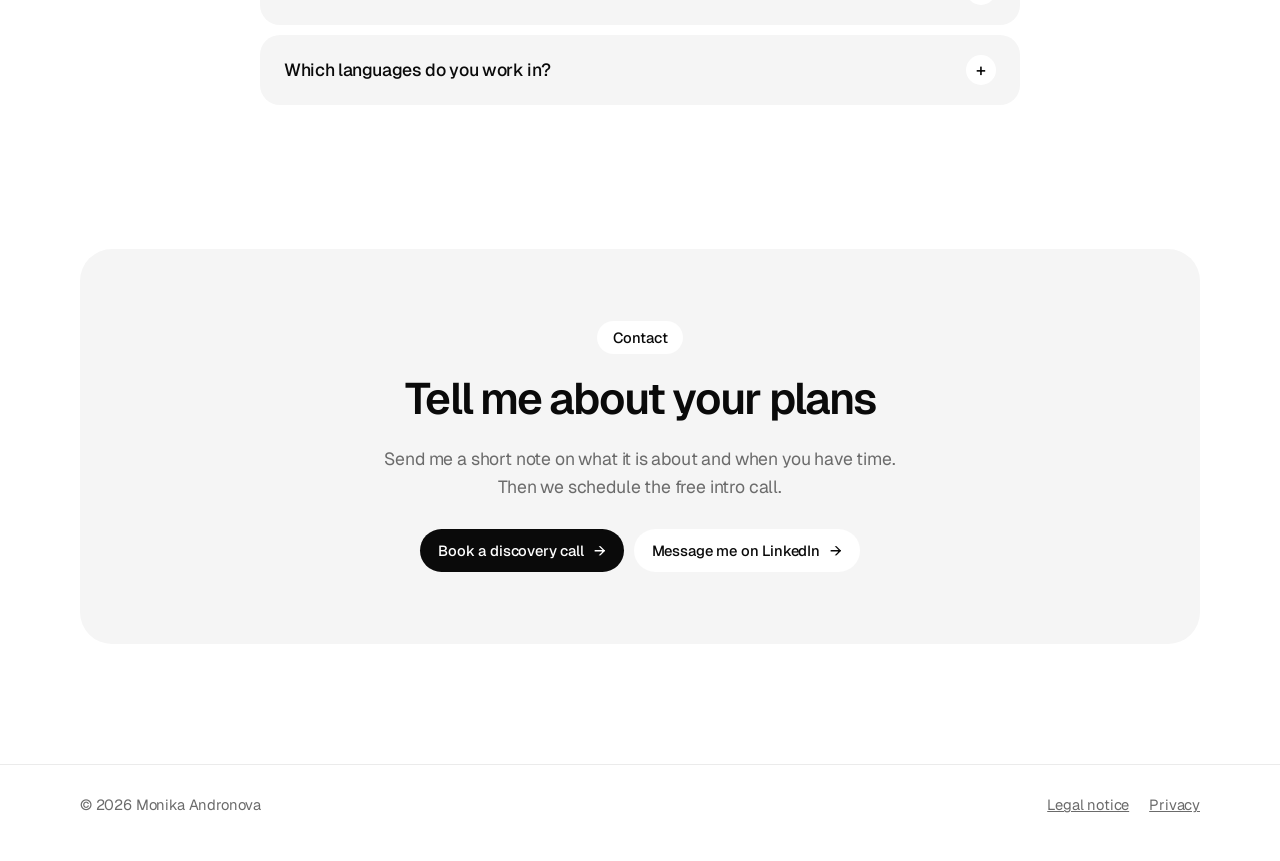
==== commit 59a970af: "fix(favicon): add ICO and PNG icons for browsers that ignore SVG favicons Adds favicon.ico, apple-to" ====
--- a/index.html
+++ b/index.html
@@ -1,6 +1,8 @@
 <!doctype html><html><head><meta charset=utf8><meta name=viewport content="width=device-width,initial-scale=1,viewport-fit=cover"><style>:root{color-scheme:light;box-sizing:border-box;padding-top:env(safe-area-inset-top,0px);padding-bottom:env(safe-area-inset-bottom,0px)}html{scroll-padding-top:env(safe-area-inset-top,0px)}body{margin:0;padding:0;font:14px -apple-system,BlinkMacSystemFont,sans-serif;background:#fff;color:#000}img{max-width:100%}[hidden]:not([hidden=until-found i]){display:none!important}</style></head><body>
 <title>Monika Andronova</title>
-<link rel="icon" href="favicon.svg" type="image/svg+xml">
+<link rel="icon" href="favicon.ico?v=2" sizes="32x32">
+<link rel="icon" href="favicon.svg?v=2" type="image/svg+xml">
+<link rel="apple-touch-icon" href="apple-touch-icon.png?v=2">
 <meta name="claude:viewport-fit-sides" content="cover">
 <link rel="preconnect" href="https://fonts.googleapis.com">
 <link rel="preconnect" href="https://fonts.gstatic.com" crossorigin>
--- a/styles.css
+++ b/styles.css
@@ -1,148 +1,148 @@
-/* Layout: sticky glass header, oversized tight headline, bento service grid with one ink card, numbered process, FAQ, contained call-to-action card */
+/* Layout: centred column with side-by-side grids on wide screens, black on white, soft grey pills and cards, large rounded corners, generous white space.
+   Violet survives only as a small accent (logo full stop, links, focus ring). */
 :root {
-  --bg: #FAFAFB;
+  --bg: #FFFFFF;
   --surface: #FFFFFF;
-  --fg: #0D0E14;
-  --muted: #5F6170;
-  --line: #E6E6EC;
+  --soft: #F5F5F5;
+  --fg: #0A0A0A;
+  --muted: #6B6B6B;
+  --line: #EBEBEB;
   --accent: #5B3DF5;
-  --accent-soft: #EEEAFF;
   --on-accent: #FFFFFF;
-  --ink: #0D0E14;
-  --on-ink: #F4F4F8;
-  --on-ink-muted: #A3A4B5;
   --ok: #16A34A;
   --sans: "Geist", "Inter", system-ui, sans-serif;
   --mono: "Geist Mono", ui-monospace, "SF Mono", Menlo, monospace;
   --step-0: 1.0625rem;
-  --step-1: 1.25rem;
-  --step-2: clamp(1.9rem, 4vw, 3rem);
-  --step-3: clamp(2.8rem, 8vw, 6rem);
-  --radius: 18px;
+  --step-1: 1.2rem;
+  --step-2: clamp(2rem, 5.2vw, 2.75rem);
+  --step-3: clamp(2.6rem, 6vw, 4.5rem);
+  --radius: 24px;
+  --col: 1120px;
+  --narrow: 760px;
 }
 @media (prefers-color-scheme: dark) {
   :root:not([data-theme="light"]) {
-    --bg: #0B0C11; --surface: #13141C; --fg: #F2F2F6; --muted: #9C9DAE; --line: #24253A;
-    --accent: #9D8BFF; --accent-soft: #221D45; --on-accent: #0B0C11;
-    --ink: #1B1C29; --on-ink: #F2F2F6; --on-ink-muted: #A3A4B5; --ok: #4ADE80;
+    --bg: #0A0A0A; --surface: #0A0A0A; --soft: #171717; --fg: #F5F5F5; --muted: #A1A1A1; --line: #262626;
+    --accent: #9D8BFF; --on-accent: #0A0A0A; --ok: #4ADE80;
     color-scheme: dark;
   }
 }
 :root[data-theme="dark"] {
-  --bg: #0B0C11; --surface: #13141C; --fg: #F2F2F6; --muted: #9C9DAE; --line: #24253A;
-  --accent: #9D8BFF; --accent-soft: #221D45; --on-accent: #0B0C11;
-  --ink: #1B1C29; --on-ink: #F2F2F6; --on-ink-muted: #A3A4B5; --ok: #4ADE80;
+  --bg: #0A0A0A; --surface: #0A0A0A; --soft: #171717; --fg: #F5F5F5; --muted: #A1A1A1; --line: #262626;
+  --accent: #9D8BFF; --on-accent: #0A0A0A; --ok: #4ADE80;
   color-scheme: dark;
 }
 * { box-sizing: border-box; }
-body { background: var(--bg); color: var(--fg); font-family: var(--sans); font-size: var(--step-0); line-height: 1.6; -webkit-font-smoothing: antialiased; }
-.inner { max-width: 1160px; margin: 0 auto; padding-left: max(16px, env(safe-area-inset-left, 0px)); padding-right: max(16px, env(safe-area-inset-right, 0px)); }
-h1, h2, h3 { margin: 0; line-height: 1.02; text-wrap: balance; font-weight: 700; }
-h1 { font-size: var(--step-3); letter-spacing: -0.045em; font-weight: 800; }
-h2 { font-size: var(--step-2); letter-spacing: -0.035em; }
-h3 { font-size: 1.3rem; letter-spacing: -0.02em; line-height: 1.2; font-weight: 600; }
+body { background: var(--bg); color: var(--fg); font-family: var(--sans); font-size: var(--step-0); line-height: 1.6; letter-spacing: -0.01em; -webkit-font-smoothing: antialiased; }
+.inner { max-width: calc(var(--col) + 32px); margin: 0 auto; padding-left: max(16px, env(safe-area-inset-left, 0px)); padding-right: max(16px, env(safe-area-inset-right, 0px)); }
+h1, h2, h3 { margin: 0; line-height: 1.05; text-wrap: balance; font-weight: 600; }
+h1 { font-size: var(--step-3); letter-spacing: -0.045em; }
+h2 { font-size: var(--step-2); letter-spacing: -0.04em; }
+h3 { font-size: 1.3rem; letter-spacing: -0.025em; line-height: 1.2; }
 p { margin: 0; }
 a { color: var(--accent); }
 a:focus-visible, button:focus-visible, summary:focus-visible { outline: 2px solid var(--accent); outline-offset: 3px; border-radius: 8px; }
-.label { font-family: var(--mono); font-size: 0.78rem; letter-spacing: 0.06em; text-transform: uppercase; color: var(--muted); }
-.mark { color: var(--accent); }
+.label { width: fit-content; background: var(--soft); color: var(--fg); font-size: 0.92rem; font-weight: 500; line-height: 1.2; padding: 8px 16px; border-radius: 999px; }
+.mark { color: inherit; }
 .muted { color: var(--muted); }
 
-.btn { display: inline-flex; align-items: center; gap: 10px; text-decoration: none; background: var(--fg); color: var(--bg);
-  padding: 14px 22px; border-radius: 999px; border: 0; font: inherit; font-weight: 600; font-size: 1rem; cursor: pointer;
-  transition: transform .2s ease, background-color .2s ease; }
-.btn:hover { transform: translateY(-1px); }
+.btn { display: inline-flex; align-items: center; justify-content: center; gap: 10px; text-decoration: none; background: var(--fg); color: var(--bg);
+  padding: 15px 26px; border-radius: 999px; border: 0; font: inherit; font-weight: 500; font-size: 1rem; cursor: pointer;
+  transition: opacity .2s ease, background-color .2s ease; }
+.btn:hover { opacity: .82; }
 .btn .arrow { transition: transform .2s ease; }
 .btn:hover .arrow { transform: translateX(3px); }
-.btn.accent { background: var(--accent); color: var(--on-accent); }
-.btn.ghost { background: transparent; color: var(--fg); box-shadow: inset 0 0 0 1px var(--line); }
-.btn.small { padding: 9px 16px; font-size: 0.92rem; }
+.btn.ghost { background: var(--soft); color: var(--fg); }
+.btn.small { padding: 10px 18px; font-size: 0.92rem; }
 
 body::before { content: ""; position: fixed; inset: 0 0 auto; height: env(safe-area-inset-top, 0px); z-index: 10; background: var(--bg); }
-header { position: sticky; top: env(safe-area-inset-top, 0px); z-index: 5; background: color-mix(in srgb, var(--bg) 82%, transparent); backdrop-filter: blur(12px); -webkit-backdrop-filter: blur(12px); border-bottom: 1px solid var(--line); }
+header { position: sticky; top: env(safe-area-inset-top, 0px); z-index: 5; background: color-mix(in srgb, var(--bg) 88%, transparent); backdrop-filter: blur(12px); -webkit-backdrop-filter: blur(12px); border-bottom: 1px solid var(--line); }
 header .inner { display: flex; justify-content: space-between; align-items: center; gap: 16px; padding-block: 14px; }
 .name { font-weight: 800; letter-spacing: -0.06em; font-size: 1.75rem; line-height: 1; }
+.name .mark { color: var(--accent); }
+a.name { color: var(--fg); text-decoration: none; }
 header .btn { white-space: nowrap; }
-header nav { display: flex; gap: 22px; align-items: center; }
+header nav { display: flex; gap: 20px; align-items: center; }
 header nav a.link { color: var(--muted); text-decoration: none; font-weight: 500; font-size: 0.95rem; }
 header nav a.link:hover { color: var(--fg); }
-.lang { display: inline-flex; background: var(--surface); box-shadow: inset 0 0 0 1px var(--line); border-radius: 999px; padding: 3px; }
+.lang { display: inline-flex; background: var(--soft); border-radius: 999px; padding: 3px; }
 .lang button { font-family: var(--mono); font-size: 0.75rem; border: 0; background: transparent; color: var(--muted); padding: 5px 10px; border-radius: 999px; cursor: pointer; }
-.lang button[aria-pressed="true"] { background: var(--fg); color: var(--bg); }
+.lang button[aria-pressed="true"] { background: var(--bg); color: var(--fg); }
 
-.hero .inner { display: grid; grid-template-columns: 1.7fr 1fr; gap: 56px; align-items: center; padding-block: 72px 88px; }
-.hero-text { display: grid; gap: 28px; min-width: 0; }
-.status { display: inline-flex; align-items: center; gap: 10px; justify-self: start; background: var(--surface); box-shadow: inset 0 0 0 1px var(--line); border-radius: 999px; padding: 6px 14px 6px 10px; font-size: 0.9rem; font-weight: 500; }
-.dot { width: 8px; height: 8px; border-radius: 50%; background: var(--ok); box-shadow: 0 0 0 4px color-mix(in srgb, var(--ok) 20%, transparent); }
-.lead { font-size: var(--step-1); color: var(--muted); max-width: 52ch; line-height: 1.55; }
-.cta-row { display: flex; flex-wrap: wrap; gap: 12px; }
-.photo { position: relative; justify-self: end; width: 100%; max-width: 360px; }
-.photo img { width: 100%; aspect-ratio: 3 / 4; object-fit: cover; object-position: 50% 15%; border-radius: 24px; display: block; }
-.photo figcaption { position: absolute; left: 14px; right: 14px; bottom: 14px; background: color-mix(in srgb, var(--surface) 88%, transparent); backdrop-filter: blur(10px); -webkit-backdrop-filter: blur(10px); border-radius: 14px; padding: 12px 14px; display: grid; gap: 2px; }
+.hero .inner { display: grid; grid-template-columns: minmax(0, 1.55fr) minmax(0, 1fr); gap: 64px; align-items: center; padding-block: 80px 48px; }
+.hero-text { display: grid; gap: 24px; min-width: 0; }
+.status { display: inline-flex; align-items: center; gap: 10px; justify-self: start; background: var(--soft); border-radius: 999px; padding: 8px 16px 8px 12px; font-size: 0.92rem; font-weight: 500; line-height: 1.2; }
+.dot { width: 9px; height: 9px; border-radius: 50%; background: var(--ok); }
+.lead { font-size: var(--step-1); color: var(--muted); max-width: 54ch; line-height: 1.5; }
+.cta-row { display: flex; flex-wrap: wrap; gap: 12px; margin-top: 8px; }
+.photo { position: relative; width: 100%; }
+.photo img { width: 100%; aspect-ratio: 4 / 5; object-fit: cover; object-position: 50% 12%; border-radius: var(--radius); display: block; background: var(--soft); }
+.photo figcaption { position: absolute; left: 14px; right: 14px; bottom: 14px; background: color-mix(in srgb, var(--bg) 88%, transparent); backdrop-filter: blur(10px); -webkit-backdrop-filter: blur(10px); border-radius: 16px; padding: 12px 16px; display: grid; gap: 2px; }
 .photo figcaption strong { font-weight: 600; font-size: 0.98rem; }
 .photo figcaption span { color: var(--muted); font-size: 0.85rem; }
 
-section .inner { padding-block: 96px; }
-section + section .inner { border-top: 1px solid var(--line); }
-.head { display: grid; gap: 14px; margin-bottom: 44px; max-width: 64ch; }
-.head p { color: var(--muted); font-size: 1.1rem; }
+section .inner { padding-block: 72px; }
+section[id] { scroll-margin-top: 40px; }
+.head { display: grid; gap: 18px; justify-items: center; text-align: center; margin-bottom: 48px; }
+.head p:not(.label) { color: var(--muted); font-size: 1.1rem; max-width: 52ch; }
 
-.principle .inner { display: grid; grid-template-columns: 1.2fr 1fr; gap: 64px; align-items: end; }
-.principle .inner > * { min-width: 0; }
+.principle .inner { display: grid; gap: 24px; }
 .principle .head { margin-bottom: 0; }
-.principle .copy { display: grid; gap: 16px; color: var(--muted); font-size: 1.1rem; }
+.principle .head h2 { font-size: clamp(1.6rem, 4vw, 2.3rem); line-height: 1.15; letter-spacing: -0.035em; max-width: 26ch; }
+.principle .copy { display: grid; gap: 14px; color: var(--muted); font-size: 1.1rem; text-align: center; max-width: 56ch; margin-inline: auto; }
 
-.services { display: grid; grid-template-columns: repeat(3, 1fr); gap: 16px; }
-.card { background: var(--surface); box-shadow: inset 0 0 0 1px var(--line); border-radius: var(--radius); padding: 28px; display: grid; gap: 18px; grid-template-rows: auto auto auto 1fr auto; min-width: 0; transition: transform .25s ease, box-shadow .25s ease; }
-.card:hover { transform: translateY(-3px); box-shadow: inset 0 0 0 1px var(--line), 0 18px 40px -24px color-mix(in srgb, var(--fg) 35%, transparent); }
-.card.ink { background: var(--ink); color: var(--on-ink); box-shadow: none; }
-.card.ink .who, .card.ink .card-foot span { color: var(--on-ink-muted); }
-.card.ink .card-foot { border-color: color-mix(in srgb, var(--on-ink) 18%, transparent); }
-.card .who { color: var(--muted); font-size: 0.98rem; }
-.card ul { list-style: none; margin: 0; padding: 0; display: grid; gap: 10px; }
-.card li { display: grid; grid-template-columns: 18px 1fr; gap: 10px; font-size: 0.98rem; }
-.card li::before { content: "→"; color: var(--accent); font-weight: 600; }
-.tag { justify-self: start; font-family: var(--mono); font-size: 0.72rem; letter-spacing: 0.05em; text-transform: uppercase; background: var(--accent-soft); color: var(--accent); padding: 4px 10px; border-radius: 999px; }
-.card.ink .tag { background: var(--accent); color: var(--on-accent); }
+.services { display: grid; grid-template-columns: repeat(3, minmax(0, 1fr)); gap: 16px; }
+.card { background: var(--soft); border-radius: var(--radius); padding: 28px; display: grid; gap: 18px; grid-template-rows: auto auto auto 1fr auto; min-width: 0; }
+.card.ink { background: var(--fg); color: var(--bg); }
+.card.ink .who, .card.ink .card-foot span { color: color-mix(in srgb, var(--bg) 62%, transparent); }
+.card.ink .card-foot { border-color: color-mix(in srgb, var(--bg) 18%, transparent); }
+.card h3 { font-size: 1.45rem; letter-spacing: -0.03em; }
+.card .who { color: var(--muted); font-size: 1rem; max-width: 52ch; }
+.card ul { list-style: none; margin: 0; padding: 0; display: grid; gap: 10px; align-content: start; }
+.card li { display: grid; grid-template-columns: 18px 1fr; gap: 10px; font-size: 1rem; }
+.card li::before { content: "→"; color: var(--muted); }
+.card.ink li::before { color: color-mix(in srgb, var(--bg) 55%, transparent); }
+.tag { justify-self: start; font-size: 0.85rem; font-weight: 500; line-height: 1.2; background: var(--bg); color: var(--fg); padding: 6px 12px; border-radius: 999px; }
+.card.ink .tag { background: color-mix(in srgb, var(--bg) 16%, transparent); color: var(--bg); }
 .card-foot { border-top: 1px solid var(--line); padding-top: 18px; display: flex; justify-content: space-between; align-items: baseline; gap: 12px; flex-wrap: wrap; }
-.card-foot strong { font-size: 1.6rem; font-weight: 700; letter-spacing: -0.03em; font-variant-numeric: tabular-nums; }
-.card-foot span { color: var(--muted); font-size: 0.9rem; }
+.card-foot strong { font-size: 1.5rem; font-weight: 600; letter-spacing: -0.03em; font-variant-numeric: tabular-nums; }
+.card-foot span { color: var(--muted); font-size: 0.92rem; }
 
-.cases { display: grid; grid-template-columns: repeat(3, 1fr); gap: 16px; }
-.case { border-radius: var(--radius); padding: 28px; display: grid; gap: 12px; align-content: start; min-width: 0; background: var(--surface); box-shadow: inset 0 0 0 1px var(--line); }
-.case strong { font-size: clamp(2.4rem, 5vw, 3.4rem); font-weight: 800; letter-spacing: -0.05em; line-height: 1; font-variant-numeric: tabular-nums; }
+.cases { display: grid; grid-template-columns: repeat(3, minmax(0, 1fr)); gap: 16px; }
+.case { border-radius: var(--radius); padding: 28px; display: grid; gap: 12px; align-content: start; min-width: 0; background: var(--soft); }
+.case strong { font-size: clamp(2.4rem, 4.4vw, 3.2rem); font-weight: 600; letter-spacing: -0.05em; line-height: 1; font-variant-numeric: tabular-nums; margin-bottom: 8px; }
 .case p { color: var(--muted); }
 
-.steps { display: grid; grid-template-columns: repeat(4, 1fr); gap: 16px; counter-reset: step; }
-.step { display: grid; gap: 10px; align-content: start; min-width: 0; padding: 24px; border-radius: var(--radius); box-shadow: inset 0 0 0 1px var(--line); }
-.step::before { counter-increment: step; content: "0" counter(step); font-family: var(--mono); font-size: 0.85rem; color: var(--accent); }
-.step p { color: var(--muted); font-size: 0.98rem; }
+.steps { display: grid; grid-template-columns: repeat(4, minmax(0, 1fr)); gap: 16px; counter-reset: step; }
+.step { display: grid; gap: 10px; align-content: start; min-width: 0; padding: 24px; border-radius: var(--radius); background: var(--soft); }
+.step::before { counter-increment: step; content: counter(step); width: 32px; height: 32px; border-radius: 50%; display: grid; place-items: center; background: var(--bg); font-size: 0.9rem; font-weight: 600; margin-bottom: 6px; }
+.step p { color: var(--muted); font-size: 1rem; }
 
-.about .inner { display: grid; grid-template-columns: minmax(0, 76ch); }
-.about-text { display: grid; gap: 18px; }
-.about-text p { font-size: 1.1rem; }
-.legal .about-text p:not(.label) { font-size: 1rem; color: var(--muted); }
+.about .inner, #faq .inner { max-width: calc(var(--narrow) + 32px); }
+.about-text { display: grid; gap: 18px; justify-items: center; text-align: center; }
+.legal .about-text { justify-items: start; text-align: left; }
+.about-text > h2 { margin-bottom: 14px; }
+.about-text p:not(.label) { font-size: 1.1rem; color: var(--muted); }
+.legal .about-text p:not(.label) { font-size: 1rem; }
 .legal h3 { font-size: 1.1rem; margin-top: 10px; }
-.creds { display: flex; flex-wrap: wrap; gap: 8px; }
-.creds span { font-size: 0.9rem; padding: 6px 12px; border-radius: 999px; box-shadow: inset 0 0 0 1px var(--line); color: var(--muted); }
+.creds { display: flex; flex-wrap: wrap; justify-content: center; gap: 8px; margin-top: 6px; }
+.creds span { font-size: 0.9rem; font-weight: 500; line-height: 1.2; padding: 8px 14px; border-radius: 999px; background: var(--soft); }
 
-.faq { display: grid; border-top: 1px solid var(--line); }
-details { border-bottom: 1px solid var(--line); }
-summary { cursor: pointer; list-style: none; padding: 22px 0; display: flex; justify-content: space-between; align-items: center; gap: 16px; font-weight: 600; font-size: 1.12rem; letter-spacing: -0.01em; }
+.faq { display: grid; gap: 10px; }
+details { background: var(--soft); border-radius: 20px; padding-inline: 24px; }
+summary { cursor: pointer; list-style: none; padding: 20px 0; display: flex; justify-content: space-between; align-items: center; gap: 16px; font-weight: 500; font-size: 1.1rem; letter-spacing: -0.02em; }
 summary::-webkit-details-marker { display: none; }
-summary::after { content: "+"; flex: none; width: 30px; height: 30px; border-radius: 50%; display: grid; place-items: center; box-shadow: inset 0 0 0 1px var(--line); color: var(--fg); font-weight: 500; transition: transform .2s ease; }
+summary::after { content: "+"; flex: none; width: 30px; height: 30px; border-radius: 50%; display: grid; place-items: center; background: var(--bg); color: var(--fg); font-weight: 500; transition: transform .2s ease; }
 details[open] summary::after { transform: rotate(45deg); }
-details p { padding-bottom: 22px; color: var(--muted); max-width: 70ch; }
+details p { padding-bottom: 22px; color: var(--muted); max-width: 62ch; }
 
-.cta-card { background: var(--ink); color: var(--on-ink); border-radius: 28px; padding: clamp(28px, 6vw, 64px); display: grid; gap: 22px; justify-items: start; }
-.cta-card .label, .cta-card p { color: var(--on-ink-muted); }
-.cta-card p { max-width: 52ch; font-size: 1.1rem; }
-.cta-card h2 { font-size: clamp(2.2rem, 5vw, 3.6rem); }
-.contact-box { display: flex; flex-wrap: wrap; gap: 10px; align-items: center; }
-.cta-card .btn { background: var(--on-ink); color: var(--ink); }
-.cta-card .btn.accent { background: var(--accent); color: var(--on-accent); }
-.cta-card .btn.ghost { background: transparent; color: var(--on-ink); box-shadow: inset 0 0 0 1px color-mix(in srgb, var(--on-ink) 30%, transparent); }
+.cta-card { background: var(--soft); border-radius: 32px; padding: clamp(36px, 8vw, 72px) clamp(24px, 6vw, 56px); display: grid; gap: 22px; justify-items: center; text-align: center; }
+.cta-card .label { background: var(--bg); }
+.cta-card p:not(.label) { color: var(--muted); max-width: 46ch; font-size: 1.1rem; }
+.contact-box { display: flex; flex-wrap: wrap; gap: 10px; align-items: center; justify-content: center; margin-top: 6px; }
+.cta-card .btn:not(.accent) { background: var(--bg); color: var(--fg); }
 
+footer { border-top: 1px solid var(--line); margin-top: 48px; }
 footer .inner { padding-block: 28px 44px; display: flex; flex-wrap: wrap; gap: 20px; justify-content: space-between; color: var(--muted); font-size: 0.92rem; }
 footer nav { display: flex; gap: 20px; }
 footer a { color: var(--muted); }
@@ -153,47 +153,46 @@
   .hero-text > :nth-child(2) { animation-delay: .06s; }
   .hero-text > :nth-child(3) { animation-delay: .12s; }
   .hero-text > :nth-child(4) { animation-delay: .18s; }
-  .photo { animation-delay: .1s; }
+  .photo { animation-delay: .22s; }
   @keyframes rise { from { transform: translateY(10px); } to { transform: none; } }
 }
-@media (max-width: 1000px) { .steps { grid-template-columns: repeat(2, 1fr); } }
+@media (max-width: 1000px) { .steps { grid-template-columns: repeat(2, minmax(0, 1fr)); } }
 @media (max-width: 860px) {
-  .hero .inner, .principle .inner { grid-template-columns: 1fr; gap: 32px; }
-  .hero .inner { padding-block: 40px 56px; }
-  .photo { justify-self: start; max-width: 260px; order: -1; }
-  .services, .cases, .steps { grid-template-columns: 1fr; }
   header nav a.link { display: none; }
-  section .inner { padding-block: 64px; }
+  .hero .inner { grid-template-columns: 1fr; padding-block: 56px 24px; gap: 40px; }
+  .photo { max-width: 420px; }
+  .services, .cases { grid-template-columns: 1fr; }
+  section .inner { padding-block: 56px; }
 }
-a.name { color: var(--fg); text-decoration: none; }
+@media (max-width: 560px) {
+  .cta-row .btn { width: 100%; }
+  .steps { grid-template-columns: 1fr; }
+  .card, .case { padding: 24px; }
+}
 
 /* "Previously at" employer strip (index.html, between .hero and .principle) */
-.prev .inner { padding-block: 28px 44px; }
-/* no hairline above the strip or above the section that follows it */
-.prev .inner, .prev + section .inner { border-top: 0; }
-.prev-label { margin: 0 0 24px; }
+.prev .inner { padding-block: 40px 24px; }
+.prev-label { margin: 0 auto 28px; }
 .prev-viewport {
   overflow: hidden;
-  -webkit-mask-image: linear-gradient(90deg, transparent, #000 7%, #000 93%, transparent);
-          mask-image: linear-gradient(90deg, transparent, #000 7%, #000 93%, transparent);
+  -webkit-mask-image: linear-gradient(90deg, transparent, #000 10%, #000 90%, transparent);
+          mask-image: linear-gradient(90deg, transparent, #000 10%, #000 90%, transparent);
 }
-.prev-track { display: flex; align-items: center; flex-wrap: wrap; row-gap: 20px; }
-.prev-item { display: flex; align-items: center; gap: 56px; padding-right: 56px; }
-.prev-item::after { content: ""; width: 6px; height: 6px; border-radius: 50%; background: var(--accent); opacity: .55; }
+.prev-track { display: flex; align-items: center; justify-content: center; flex-wrap: wrap; row-gap: 20px; }
+.prev-item { display: flex; align-items: center; padding-right: 56px; }
 .prev-logo { height: 32px; display: flex; align-items: center; }
-.prev-logo span { font-weight: 600; font-size: 1.5rem; letter-spacing: -.02em; color: var(--fg); opacity: .78; white-space: nowrap; }
+.prev-logo span { font-weight: 600; font-size: 1.4rem; letter-spacing: -.03em; color: var(--muted); white-space: nowrap; }
 /* when real logos go in: same height, one tone, readable in dark mode */
-.prev-logo img { height: 100%; width: auto; display: block; filter: grayscale(1); opacity: .78; }
+.prev-logo img { height: 100%; width: auto; display: block; filter: grayscale(1); opacity: .6; }
 @media (prefers-color-scheme: dark) { :root:not([data-theme="light"]) .prev-logo img { filter: grayscale(1) invert(1); } }
-.prev-note { margin: 22px 0 0; max-width: 62ch; font-size: .78rem; line-height: 1.5; color: var(--muted); }
+.prev-note { margin: 24px auto 0; max-width: 62ch; text-align: center; font-size: .78rem; line-height: 1.5; color: var(--muted); }
 @media (prefers-reduced-motion: no-preference) {
-  .prev-track { flex-wrap: nowrap; width: max-content; animation: prev-scroll 45s linear infinite; }
+  .prev-track { flex-wrap: nowrap; justify-content: flex-start; width: max-content; animation: prev-scroll 45s linear infinite; }
   .prev-viewport:hover .prev-track, .prev-viewport:focus-within .prev-track { animation-play-state: paused; }
   @keyframes prev-scroll { to { transform: translateX(-50%); } }
 }
 @media (prefers-reduced-motion: reduce) {
   .prev-viewport { -webkit-mask-image: none; mask-image: none; }
   .prev-track [aria-hidden="true"] { display: none; }
-  .prev-track > .prev-item:nth-last-child(7)::after { display: none; }
 }
-@media (max-width: 860px) { .prev-item { gap: 40px; padding-right: 40px; } .prev-logo span { font-size: 1.25rem; } }
+@media (max-width: 860px) { .prev-item { padding-right: 40px; } .prev-logo span { font-size: 1.2rem; } }
